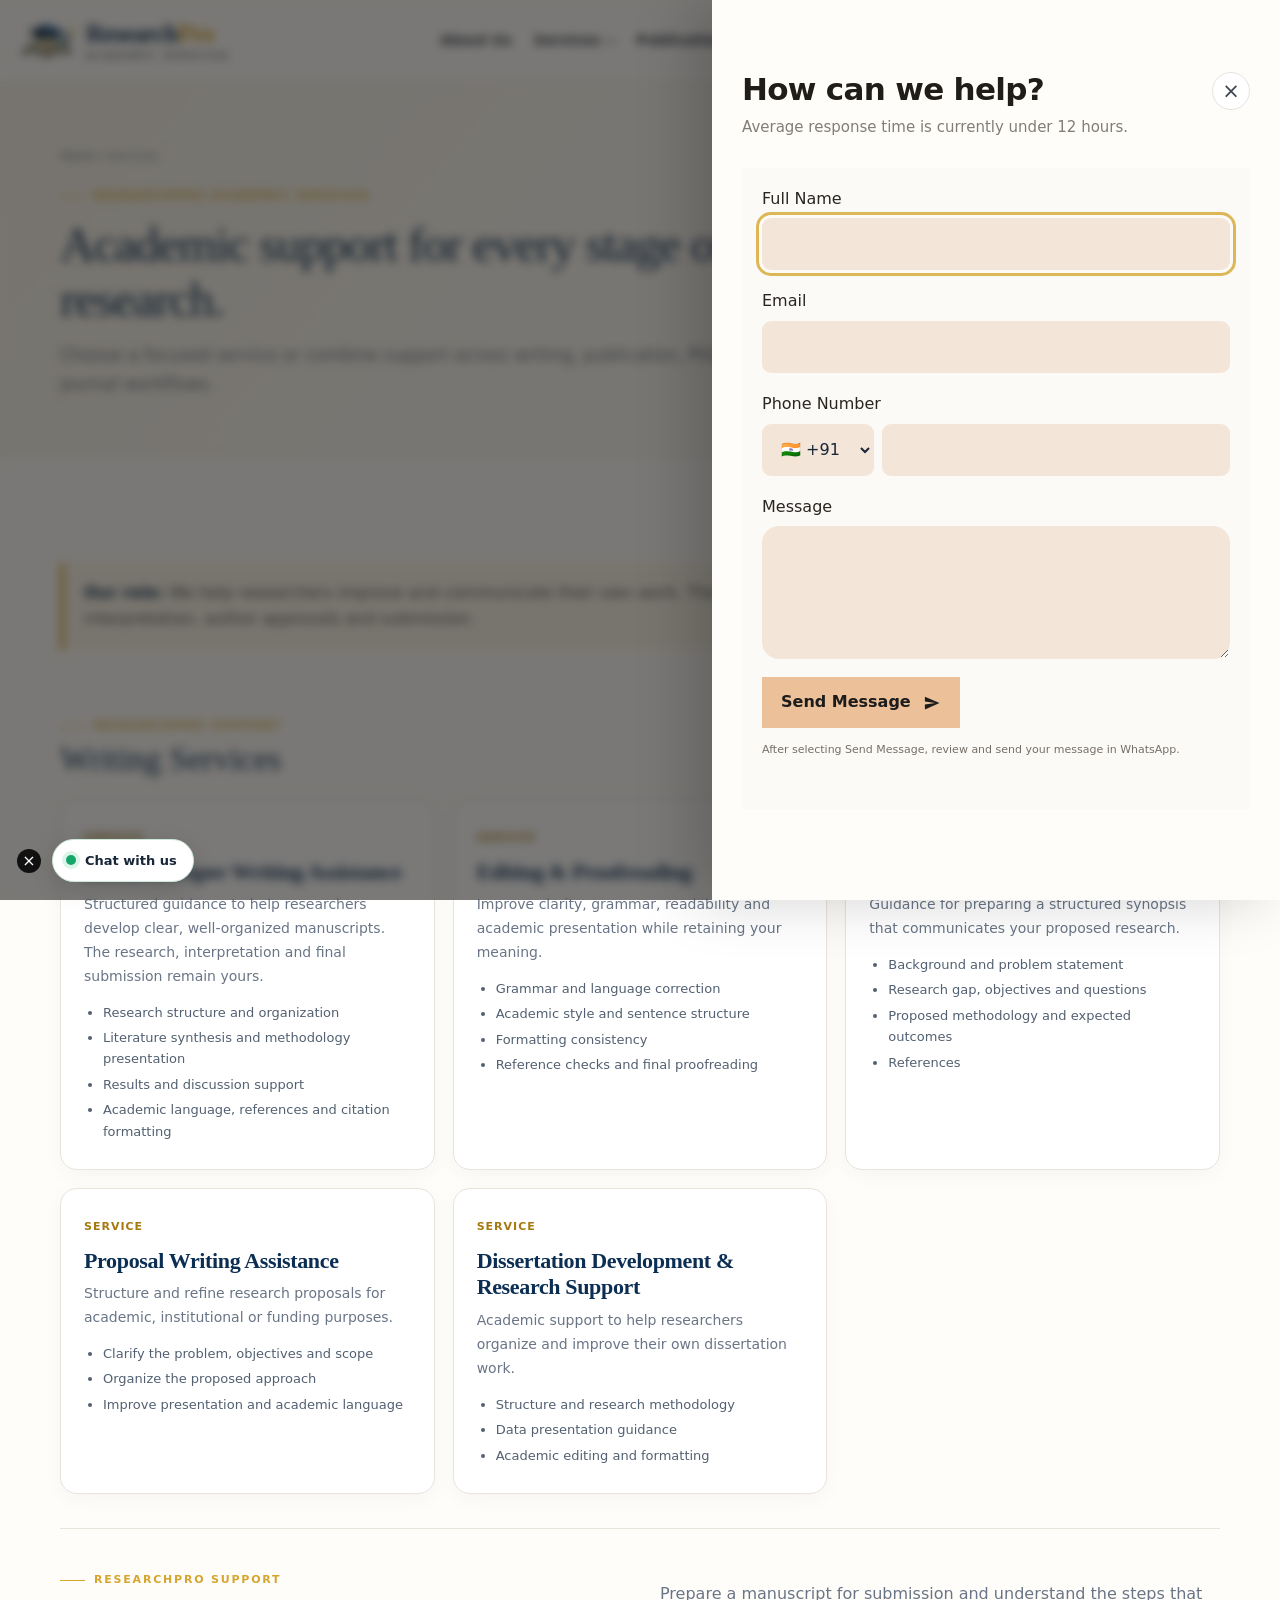
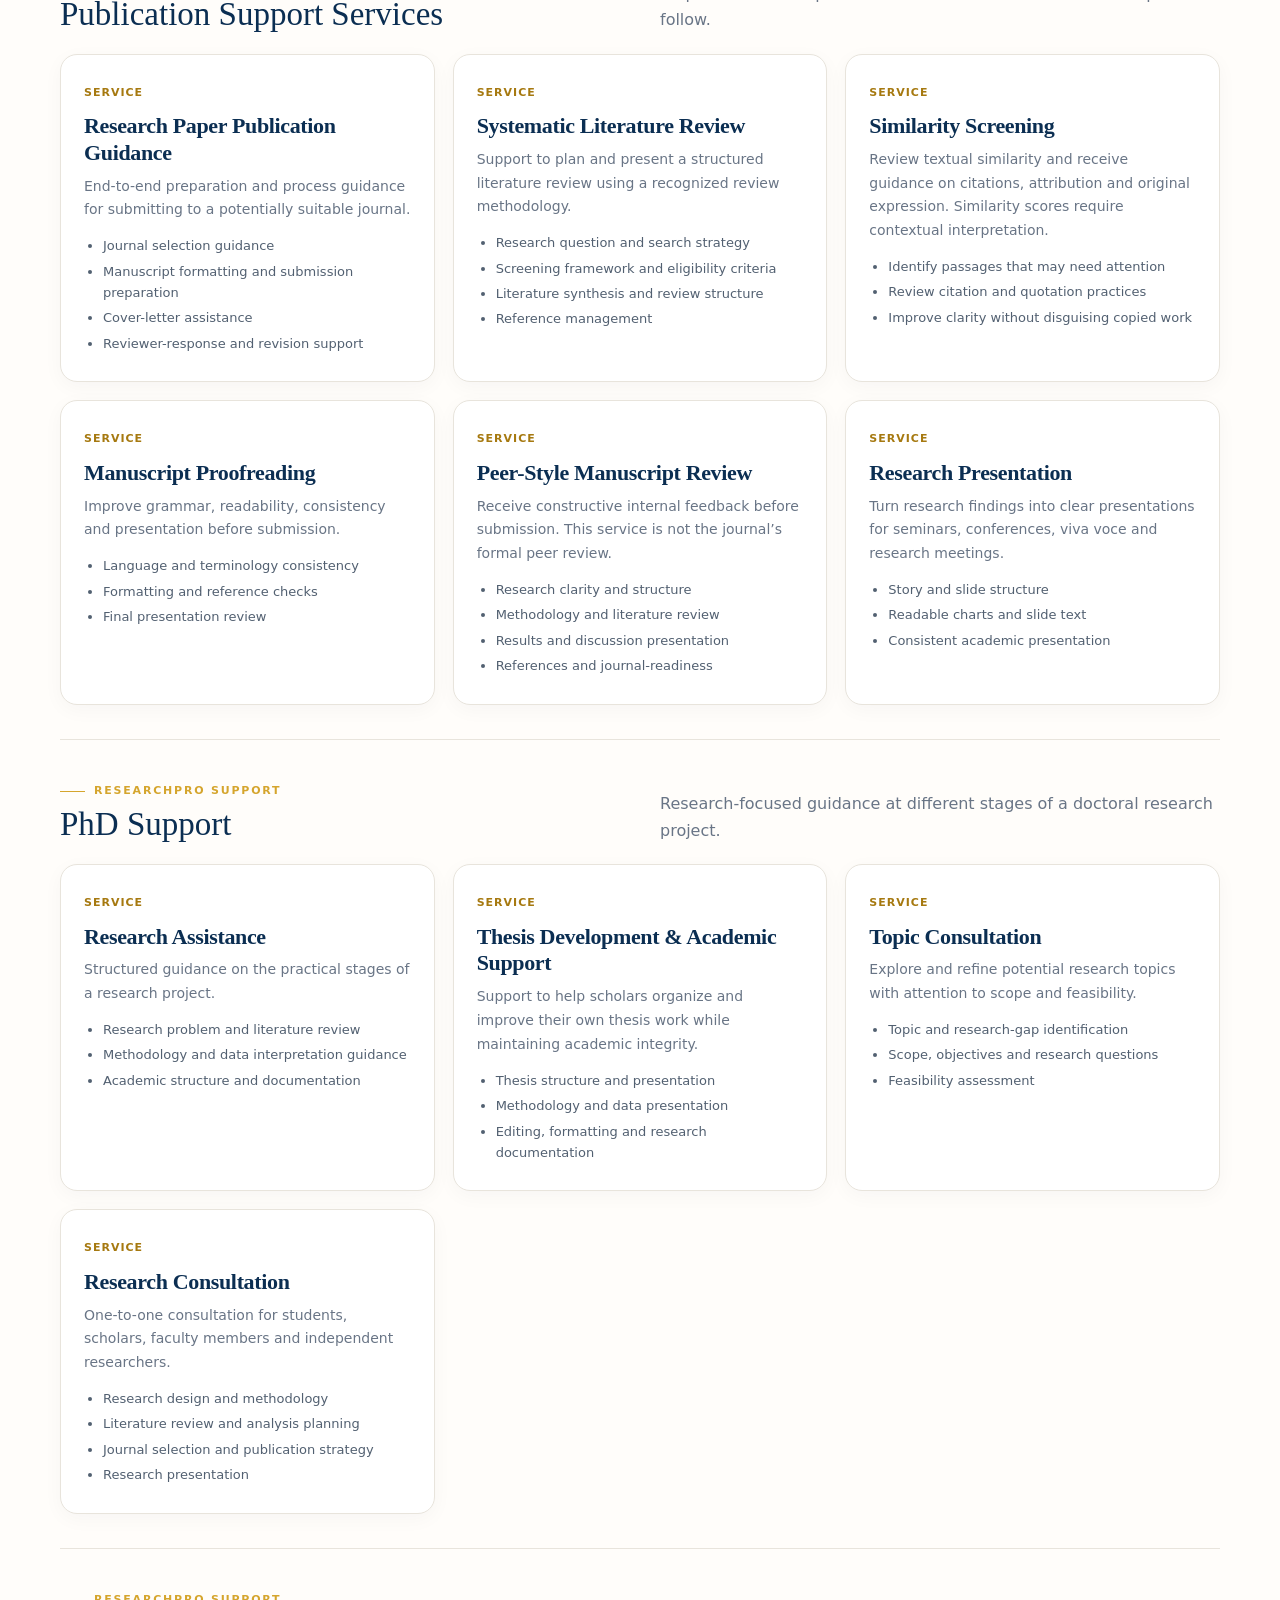
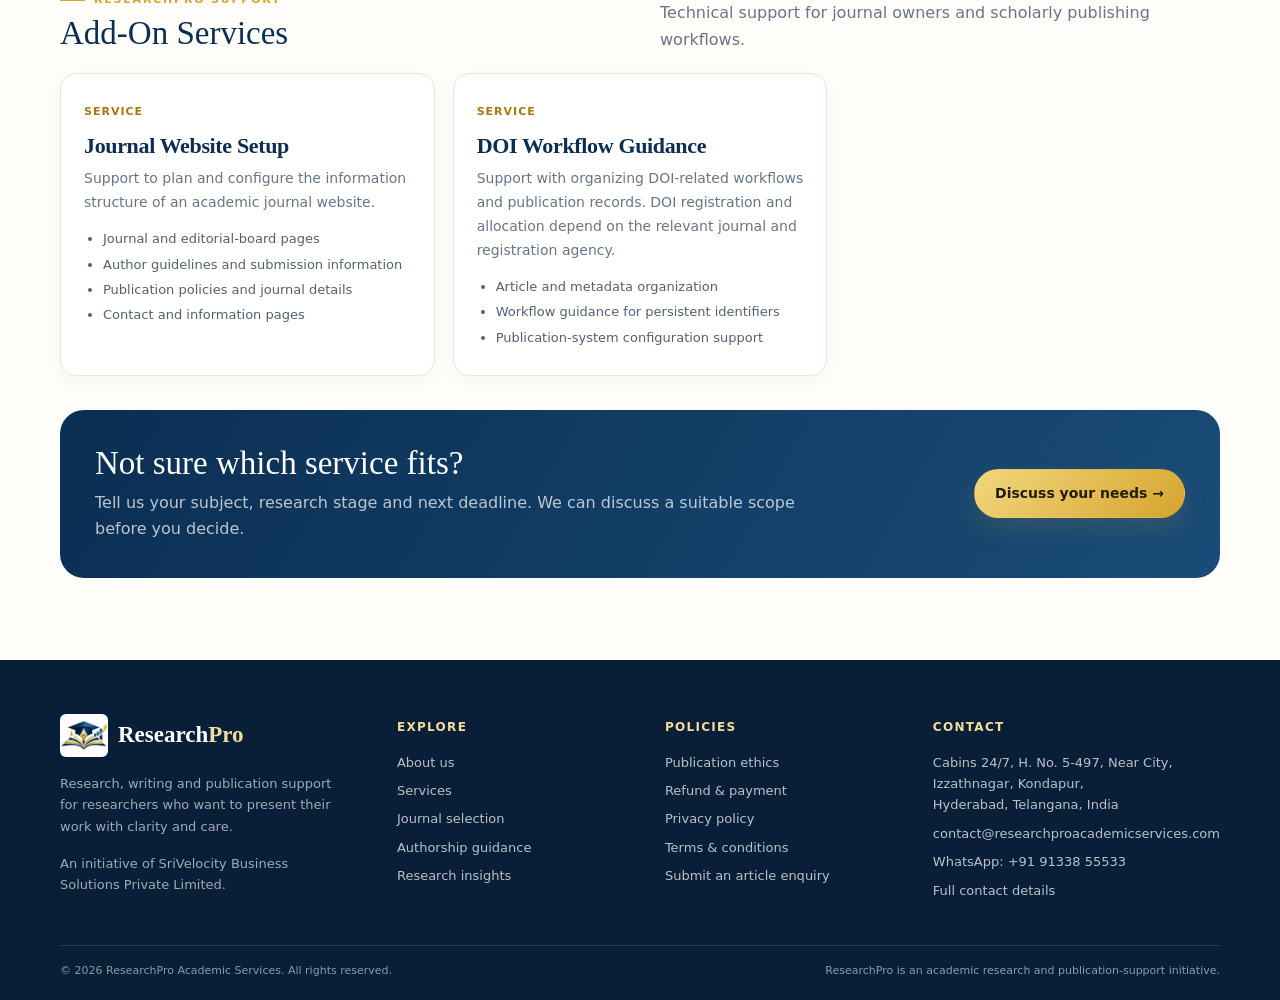
==== services.html @ 610fcab1 "Add ResearchPro Academic Services website" ====
<!doctype html>
<html lang="en">
<head>
  <meta charset="utf-8">
  <meta name="viewport" content="width=device-width, initial-scale=1">
  <meta name="theme-color" content="#0b2e52">
  <meta name="description" content="ResearchPro Academic Services offers academic writing, editing, journal-selection and publication support for researchers and scholars.">
  <title>Academic Research Services | ResearchPro Academic Services</title>
  <link rel="icon" href="assets/favicon.svg" type="image/svg+xml">
  <link rel="stylesheet" href="assets/site.css">
</head>
<body>

<a class="skip-link" href="#main-content">Skip to content</a>
<header class="site-header">
  <div class="header-inner">
    <a class="brand" href="index.html" aria-label="ResearchPro Academic Services home">
      <img class="brand-mark" src="assets/researchpro-mark.png" alt="">
      <span class="wordmark"><strong>Research<span>Pro</span></strong><small>ACADEMIC SERVICES</small></span>
    </a>
    <button class="menu-button" type="button" aria-label="Open navigation menu" aria-expanded="false" aria-controls="main-nav"><span></span></button>
    <nav class="main-nav" id="main-nav" aria-label="Main navigation">
      <a class="nav-link" href="about.html">About Us</a>
      <div class="nav-item">
        <button class="nav-toggle" type="button" aria-haspopup="true" aria-expanded="false" data-menu-trigger>Services <i class="chevron"></i></button>
        <div class="dropdown">
          <a href="services.html">Explore all services</a>
          <div class="subnav">
            <button class="subnav-trigger" type="button" aria-haspopup="true" aria-expanded="false" data-menu-trigger>Writing Services <span class="arrow">›</span></button>
            <div class="subdropdown">
              <a href="services.html#writing-services">Writing overview</a>
              <a href="services.html#research-writing">Research paper writing support</a>
              <a href="services.html#editing-proofreading">Editing &amp; proofreading</a>
              <a href="services.html#synopsis">Synopsis assistance</a>
              <a href="services.html#proposal">Proposal assistance</a>
              <a href="services.html#dissertation">Dissertation support</a>
            </div>
          </div>
          <div class="subnav">
            <button class="subnav-trigger" type="button" aria-haspopup="true" aria-expanded="false" data-menu-trigger>Publication Support <span class="arrow">›</span></button>
            <div class="subdropdown">
              <a href="services.html#publication-support">Publication overview</a>
              <a href="services.html#systematic-review">Systematic literature review</a>
              <a href="services.html#similarity-screening">Similarity screening</a>
              <a href="services.html#peer-style-review">Peer-style manuscript review</a>
              <a href="services.html#research-presentation">Research presentation</a>
            </div>
          </div>
          <div class="subnav">
            <button class="subnav-trigger" type="button" aria-haspopup="true" aria-expanded="false" data-menu-trigger>PhD Support <span class="arrow">›</span></button>
            <div class="subdropdown">
              <a href="services.html#phd-support">PhD support overview</a>
              <a href="services.html#research-assistance">Research assistance</a>
              <a href="services.html#thesis-support">Thesis support</a>
              <a href="services.html#topic-consultation">Topic consultation</a>
              <a href="services.html#research-consultation">Research consultation</a>
            </div>
          </div>
          <div class="subnav">
            <button class="subnav-trigger" type="button" aria-haspopup="true" aria-expanded="false" data-menu-trigger>Add-On Services <span class="arrow">›</span></button>
            <div class="subdropdown">
              <a href="services.html#add-on-services">Add-on overview</a>
              <a href="services.html#journal-website-setup">Journal website setup</a>
              <a href="services.html#doi-integration">DOI workflow guidance</a>
            </div>
          </div>
        </div>
      </div>
      <div class="nav-item">
        <button class="nav-toggle" type="button" aria-haspopup="true" aria-expanded="false" data-menu-trigger>Publication <i class="chevron"></i></button>
        <div class="dropdown">
          <a href="publication.html#about-publication">About Publication</a>
          <a href="publication.html#journals">Journal Selection</a>
          <a href="publication.html#submit-article">Submit an Article</a>
          <a href="publication.html#call-for-papers">Call for Papers</a>
          <a href="publication.html#publication-assistance">Publication Assistance</a>
        </div>
      </div>
      <div class="nav-item">
        <button class="nav-toggle" type="button" aria-haspopup="true" aria-expanded="false" data-menu-trigger>Policy <i class="chevron"></i></button>
        <div class="dropdown">
          <a href="policies.html#ethics">Publication Ethics</a>
          <a href="policies.html#refund">Refund &amp; Payment Policy</a>
          <a href="policies.html#privacy">Privacy Policy</a>
          <a href="policies.html#terms">Terms &amp; Conditions</a>
        </div>
      </div>
      <a class="nav-link" href="authorship.html">Authorship</a>
      <a class="nav-link" href="publication.html#submit-article">Submit Article</a>
      <a class="nav-link" href="insights.html">Blogs</a>
    </nav>
    <button class="header-cta" type="button" data-open-contact>Contact</button>
  </div>
</header>

<section class="page-intro"><div class="wrap"><div class="breadcrumbs"><a href="index.html">Home</a> / Services</div><span class="eyebrow">ResearchPro Academic Services</span><h1>Academic support for every stage of your research.</h1><p>Choose a focused service or combine support across writing, publication, PhD research and journal workflows.</p></div></section>
<main id="main-content"><section class="section"><div class="wrap"><div class="note-box"><strong>Our role:</strong> We help researchers improve and communicate their own work. The researcher remains responsible for the final research, interpretation, author approvals and submission.</div><section class="service-group" id="writing-services"><div class="group-heading"><div><span class="eyebrow">ResearchPro support</span><h2>Writing Services</h2></div><p>Support for structuring and refining your own academic work.</p></div><div class="grid-3"><article class="card" id="research-writing"><span class="card-index">SERVICE</span><h3>Research Paper Writing Assistance</h3><p>Structured guidance to help researchers develop clear, well-organized manuscripts. The research, interpretation and final submission remain yours.</p><ul><li>Research structure and organization</li><li>Literature synthesis and methodology presentation</li><li>Results and discussion support</li><li>Academic language, references and citation formatting</li></ul></article><article class="card" id="editing-proofreading"><span class="card-index">SERVICE</span><h3>Editing &amp; Proofreading</h3><p>Improve clarity, grammar, readability and academic presentation while retaining your meaning.</p><ul><li>Grammar and language correction</li><li>Academic style and sentence structure</li><li>Formatting consistency</li><li>Reference checks and final proofreading</li></ul></article><article class="card" id="synopsis"><span class="card-index">SERVICE</span><h3>Synopsis Writing Assistance</h3><p>Guidance for preparing a structured synopsis that communicates your proposed research.</p><ul><li>Background and problem statement</li><li>Research gap, objectives and questions</li><li>Proposed methodology and expected outcomes</li><li>References</li></ul></article><article class="card" id="proposal"><span class="card-index">SERVICE</span><h3>Proposal Writing Assistance</h3><p>Structure and refine research proposals for academic, institutional or funding purposes.</p><ul><li>Clarify the problem, objectives and scope</li><li>Organize the proposed approach</li><li>Improve presentation and academic language</li></ul></article><article class="card" id="dissertation"><span class="card-index">SERVICE</span><h3>Dissertation Development &amp; Research Support</h3><p>Academic support to help researchers organize and improve their own dissertation work.</p><ul><li>Structure and research methodology</li><li>Data presentation guidance</li><li>Academic editing and formatting</li></ul></article></div></section><section class="service-group" id="publication-support"><div class="group-heading"><div><span class="eyebrow">ResearchPro support</span><h2>Publication Support Services</h2></div><p>Prepare a manuscript for submission and understand the steps that follow.</p></div><div class="grid-3"><article class="card" id="research-paper-publication"><span class="card-index">SERVICE</span><h3>Research Paper Publication Guidance</h3><p>End-to-end preparation and process guidance for submitting to a potentially suitable journal.</p><ul><li>Journal selection guidance</li><li>Manuscript formatting and submission preparation</li><li>Cover-letter assistance</li><li>Reviewer-response and revision support</li></ul></article><article class="card" id="systematic-review"><span class="card-index">SERVICE</span><h3>Systematic Literature Review</h3><p>Support to plan and present a structured literature review using a recognized review methodology.</p><ul><li>Research question and search strategy</li><li>Screening framework and eligibility criteria</li><li>Literature synthesis and review structure</li><li>Reference management</li></ul></article><article class="card" id="similarity-screening"><span class="card-index">SERVICE</span><h3>Similarity Screening</h3><p>Review textual similarity and receive guidance on citations, attribution and original expression. Similarity scores require contextual interpretation.</p><ul><li>Identify passages that may need attention</li><li>Review citation and quotation practices</li><li>Improve clarity without disguising copied work</li></ul></article><article class="card" id="manuscript-proofreading"><span class="card-index">SERVICE</span><h3>Manuscript Proofreading</h3><p>Improve grammar, readability, consistency and presentation before submission.</p><ul><li>Language and terminology consistency</li><li>Formatting and reference checks</li><li>Final presentation review</li></ul></article><article class="card" id="peer-style-review"><span class="card-index">SERVICE</span><h3>Peer-Style Manuscript Review</h3><p>Receive constructive internal feedback before submission. This service is not the journal’s formal peer review.</p><ul><li>Research clarity and structure</li><li>Methodology and literature review</li><li>Results and discussion presentation</li><li>References and journal-readiness</li></ul></article><article class="card" id="research-presentation"><span class="card-index">SERVICE</span><h3>Research Presentation</h3><p>Turn research findings into clear presentations for seminars, conferences, viva voce and research meetings.</p><ul><li>Story and slide structure</li><li>Readable charts and slide text</li><li>Consistent academic presentation</li></ul></article></div></section><section class="service-group" id="phd-support"><div class="group-heading"><div><span class="eyebrow">ResearchPro support</span><h2>PhD Support</h2></div><p>Research-focused guidance at different stages of a doctoral research project.</p></div><div class="grid-3"><article class="card" id="research-assistance"><span class="card-index">SERVICE</span><h3>Research Assistance</h3><p>Structured guidance on the practical stages of a research project.</p><ul><li>Research problem and literature review</li><li>Methodology and data interpretation guidance</li><li>Academic structure and documentation</li></ul></article><article class="card" id="thesis-support"><span class="card-index">SERVICE</span><h3>Thesis Development &amp; Academic Support</h3><p>Support to help scholars organize and improve their own thesis work while maintaining academic integrity.</p><ul><li>Thesis structure and presentation</li><li>Methodology and data presentation</li><li>Editing, formatting and research documentation</li></ul></article><article class="card" id="topic-consultation"><span class="card-index">SERVICE</span><h3>Topic Consultation</h3><p>Explore and refine potential research topics with attention to scope and feasibility.</p><ul><li>Topic and research-gap identification</li><li>Scope, objectives and research questions</li><li>Feasibility assessment</li></ul></article><article class="card" id="research-consultation"><span class="card-index">SERVICE</span><h3>Research Consultation</h3><p>One-to-one consultation for students, scholars, faculty members and independent researchers.</p><ul><li>Research design and methodology</li><li>Literature review and analysis planning</li><li>Journal selection and publication strategy</li><li>Research presentation</li></ul></article></div></section><section class="service-group" id="add-on-services"><div class="group-heading"><div><span class="eyebrow">ResearchPro support</span><h2>Add-On Services</h2></div><p>Technical support for journal owners and scholarly publishing workflows.</p></div><div class="grid-3"><article class="card" id="journal-website-setup"><span class="card-index">SERVICE</span><h3>Journal Website Setup</h3><p>Support to plan and configure the information structure of an academic journal website.</p><ul><li>Journal and editorial-board pages</li><li>Author guidelines and submission information</li><li>Publication policies and journal details</li><li>Contact and information pages</li></ul></article><article class="card" id="doi-integration"><span class="card-index">SERVICE</span><h3>DOI Workflow Guidance</h3><p>Support with organizing DOI-related workflows and publication records. DOI registration and allocation depend on the relevant journal and registration agency.</p><ul><li>Article and metadata organization</li><li>Workflow guidance for persistent identifiers</li><li>Publication-system configuration support</li></ul></article></div></section><div class="callout"><div><h2>Not sure which service fits?</h2><p>Tell us your subject, research stage and next deadline. We can discuss a suitable scope before you decide.</p></div><button class="button button-gold" type="button" data-open-contact>Discuss your needs →</button></div></div></section></main>

<footer class="site-footer">
  <div class="wrap">
    <div class="footer-grid">
      <div>
        <a class="footer-brand" href="index.html">
          <img src="assets/researchpro-mark.png" alt="">
          <strong>Research<span>Pro</span></strong>
        </a>
        <p class="footer-copy">Research, writing and publication support for researchers who want to present their work with clarity and care.</p>
        <p class="footer-copy">An initiative of SriVelocity Business Solutions Private Limited.</p>
      </div>
      <div class="footer-col">
        <h3>Explore</h3>
        <a href="about.html">About us</a>
        <a href="services.html">Services</a>
        <a href="publication.html#journals">Journal selection</a>
        <a href="authorship.html">Authorship guidance</a>
        <a href="insights.html">Research insights</a>
      </div>
      <div class="footer-col">
        <h3>Policies</h3>
        <a href="policies.html#ethics">Publication ethics</a>
        <a href="policies.html#refund">Refund &amp; payment</a>
        <a href="policies.html#privacy">Privacy policy</a>
        <a href="policies.html#terms">Terms &amp; conditions</a>
        <a href="publication.html#submit-article">Submit an article enquiry</a>
      </div>
      <div class="footer-col">
        <h3>Contact</h3>
        <p>Cabins 24/7, H. No. 5-497, Near City,<br>Izzathnagar, Kondapur,<br>Hyderabad, Telangana, India</p>
        <a href="mailto:contact@researchproacademicservices.com">contact@researchproacademicservices.com</a>
        <a href="https://wa.me/919133855533" target="_blank" rel="noopener">WhatsApp: +91 91338 55533</a>
        <a href="contact.html">Full contact details</a>
      </div>
    </div>
    <div class="footer-bottom">
      <span>© <span data-current-year>2026</span> ResearchPro Academic Services. All rights reserved.</span>
      <span>ResearchPro is an academic research and publication-support initiative.</span>
    </div>
  </div>
</footer>


<div class="floating-rail" aria-label="Quick contact and social links">
  <button class="rail-button rail-contact" type="button" data-open-contact aria-haspopup="dialog" aria-controls="contact-panel">CONTACT</button>
  <a class="rail-button rail-social" href="https://www.facebook.com/people/ResearchPro-Academic-Services/61595153243294/" target="_blank" rel="noopener" aria-label="ResearchPro on Facebook">
    <svg viewBox="0 0 24 24" aria-hidden="true"><path d="M13.4 21v-8.2h2.8l.4-3.2h-3.2V7.5c0-.9.3-1.5 1.6-1.5h1.7V3.1c-.3 0-1.4-.1-2.7-.1-2.7 0-4.5 1.6-4.5 4.6v2H6.7v3.2h2.8V21h3.9z"/></svg>
  </a>
  <a class="rail-button rail-social instagram" href="https://www.instagram.com/researchpro_academic_services/" target="_blank" rel="noopener" aria-label="ResearchPro on Instagram">
    <svg viewBox="0 0 24 24" aria-hidden="true"><path d="M7.1 2.5h9.8a4.6 4.6 0 0 1 4.6 4.6v9.8a4.6 4.6 0 0 1-4.6 4.6H7.1a4.6 4.6 0 0 1-4.6-4.6V7.1a4.6 4.6 0 0 1 4.6-4.6zm0 1.9a2.7 2.7 0 0 0-2.7 2.7v9.8a2.7 2.7 0 0 0 2.7 2.7h9.8a2.7 2.7 0 0 0 2.7-2.7V7.1a2.7 2.7 0 0 0-2.7-2.7H7.1zm4.9 3.1a4.5 4.5 0 1 1 0 9 4.5 4.5 0 0 1 0-9zm0 1.9a2.6 2.6 0 1 0 0 5.2 2.6 2.6 0 0 0 0-5.2zm5-3.1a1.1 1.1 0 1 1 0 2.2 1.1 1.1 0 0 1 0-2.2z"/></svg>
  </a>
  <a class="rail-button rail-social youtube" href="https://www.youtube.com/@ResearchProAcademicServices" target="_blank" rel="noopener" aria-label="ResearchPro on YouTube">
    <svg viewBox="0 0 24 24" aria-hidden="true"><path d="M23.2 7a3 3 0 0 0-2.1-2.1C19.2 4.4 12 4.4 12 4.4s-7.2 0-9.1.5A3 3 0 0 0 .8 7 31 31 0 0 0 .3 12a31 31 0 0 0 .5 5 3 3 0 0 0 2.1 2.1c1.9.5 9.1.5 9.1.5s7.2 0 9.1-.5a3 3 0 0 0 2.1-2.1 31 31 0 0 0 .5-5 31 31 0 0 0-.5-5zM9.6 15.9V8.1L16.2 12l-6.6 3.9z"/></svg>
  </a>
</div>
<button class="chat-dismiss" type="button" data-dismiss-chat aria-label="Hide WhatsApp chat shortcut">×</button>
<a class="chat-bubble" href="https://wa.me/919133855533?text=Hello%20ResearchPro%2C%20I%27d%20like%20to%20talk%20about%20academic%20support." target="_blank" rel="noopener">Chat with us</a>


<div class="drawer-overlay" aria-hidden="true" data-close-contact></div>
<aside class="contact-drawer" id="contact-panel" role="dialog" aria-modal="true" aria-labelledby="drawer-title" aria-hidden="true" inert>
  <div class="drawer-head">
    <div>
      <h2 id="drawer-title">How can we help?</h2>
      <p>Average response time is currently under 12 hours.</p>
    </div>
    <button class="drawer-close" type="button" aria-label="Close contact form">×</button>
  </div>
  <form class="drawer-form" data-wa-form>
    <div class="field"><label for="drawer-name">Full Name</label><input id="drawer-name" name="name" autocomplete="name" required></div>
    <div class="field"><label for="drawer-email">Email</label><input id="drawer-email" name="email" type="email" autocomplete="email" required></div>
    <div class="field">
      <label for="drawer-phone">Phone Number</label>
      <div class="phone-field">
        <select name="countryCode" aria-label="Country calling code">
          <option value="+91" selected>🇮🇳 +91</option><option value="+1">🇺🇸 +1</option><option value="+44">🇬🇧 +44</option><option value="+61">🇦🇺 +61</option><option value="+971">🇦🇪 +971</option>
        </select>
        <input id="drawer-phone" name="phone" type="tel" autocomplete="tel-national" required>
      </div>
    </div>
    <div class="field"><label for="drawer-message">Message</label><textarea id="drawer-message" name="message" required></textarea></div>
    <button class="drawer-submit" type="submit">Send Message <svg viewBox="0 0 24 24" aria-hidden="true"><path fill="currentColor" d="M2.6 20.5 22 12 2.6 3.5l-.1 6.6 13.9 1.9-13.9 1.9.1 6.6z"/></svg></button>
    <p class="drawer-privacy">After selecting Send Message, review and send your message in WhatsApp.</p>
    <p class="form-message" aria-live="polite"></p>
  </form>
</aside>

<script src="assets/site.js"></script>
</body>
</html>
---- assets/site.css ----
:root {
  --navy: #0b2e52;
  --navy-deep: #071f39;
  --navy-soft: #173f64;
  --gold: #d5a52d;
  --gold-light: #f3dc9b;
  --cream: #fbf8f1;
  --paper: #fffdfa;
  --ink: #182638;
  --muted: #697586;
  --line: #e8e4dc;
  --soft-blue: #edf3f7;
  --green: #16a66a;
  --shadow: 0 20px 60px rgba(7, 31, 57, .12);
  --radius: 22px;
  --content: 1160px;
}
* { box-sizing: border-box; }
html { scroll-behavior: smooth; scroll-padding-top: 108px; }
body {
  margin: 0; color: var(--ink); background: var(--paper);
  font: 16px/1.65 Inter, ui-sans-serif, system-ui, -apple-system, BlinkMacSystemFont, "Segoe UI", sans-serif;
  text-rendering: optimizeLegibility;
}
body.drawer-open { overflow: hidden; }
img { max-width: 100%; display: block; }
a { color: inherit; }
button, input, select, textarea { font: inherit; }
button, a { -webkit-tap-highlight-color: transparent; }
a:focus-visible, button:focus-visible, input:focus-visible, select:focus-visible, textarea:focus-visible {
  outline: 3px solid rgba(213, 165, 45, .8); outline-offset: 3px;
}
.skip-link { position: absolute; top: -50px; left: 16px; z-index: 1000; padding: 10px 16px; background: white; color: var(--navy); border-radius: 8px; }
.skip-link:focus { top: 12px; }
.wrap { width: min(var(--content), calc(100% - 44px)); margin-inline: auto; }
.site-header { position: sticky; top: 0; z-index: 50; background: rgba(255, 253, 250, .96); backdrop-filter: blur(16px); border-bottom: 1px solid rgba(11, 46, 82, .09); }
.header-inner { width: min(1380px, calc(100% - 36px)); margin: 0 auto; min-height: 82px; display: flex; align-items: center; gap: 26px; }
.brand { flex: 0 0 auto; display: inline-flex; align-items: center; gap: 10px; color: var(--navy); text-decoration: none; min-width: 222px; }
.brand-mark { width: 58px; height: 50px; object-fit: contain; }
.wordmark { display: grid; line-height: 1; }
.wordmark strong { font: 700 25px/1 Georgia, "Times New Roman", serif; letter-spacing: -.8px; }
.wordmark strong span { color: var(--gold); }
.wordmark small { margin-top: 6px; font-size: 9px; font-weight: 700; letter-spacing: 2.3px; color: #5d6876; white-space: nowrap; }
.main-nav { display: flex; align-items: center; justify-content: flex-end; gap: 2px; flex: 1; }
.nav-link, .nav-toggle { border: 0; background: none; color: #293747; text-decoration: none; padding: 12px 10px; font-weight: 600; font-size: 14px; cursor: pointer; display: inline-flex; align-items: center; gap: 7px; white-space: nowrap; }
.nav-link:hover, .nav-toggle:hover, .nav-item:focus-within > .nav-toggle { color: #a97600; }
.chevron { width: 7px; height: 7px; border: solid currentColor; border-width: 0 1.8px 1.8px 0; transform: rotate(45deg); display: inline-block; margin-top: -4px; }
.nav-item { position: relative; }
.dropdown { position: absolute; top: calc(100% - 2px); left: 0; z-index: 70; min-width: 248px; background: white; border: 1px solid #ebe7df; border-radius: 13px; padding: 8px; box-shadow: 0 18px 42px rgba(8, 30, 53, .14); opacity: 0; visibility: hidden; transform: translateY(8px); transition: opacity .16s ease, transform .16s ease, visibility .16s; }
.nav-item:hover > .dropdown, .nav-item:focus-within > .dropdown, .nav-item.is-open > .dropdown, .subnav:hover > .subdropdown, .subnav:focus-within > .subdropdown, .subnav.is-open > .subdropdown { opacity: 1; visibility: visible; transform: translateY(0); }
.dropdown a, .subnav-trigger { display: flex; width: 100%; align-items: center; justify-content: space-between; gap: 14px; border: 0; border-radius: 8px; padding: 10px 11px; background: transparent; color: #344052; text-decoration: none; text-align: left; font-weight: 550; font-size: 14px; cursor: pointer; }
.dropdown a:hover, .subnav-trigger:hover { background: #f7f4ed; color: var(--navy); }
.subnav { position: relative; }
.subnav-trigger .arrow { color: #778292; font-size: 19px; line-height: 1; }
.subdropdown { position: absolute; left: calc(100% - 3px); top: -8px; width: 275px; z-index: 72; background: white; border: 1px solid #ebe7df; border-radius: 13px; padding: 8px; box-shadow: 0 18px 42px rgba(8, 30, 53, .14); opacity: 0; visibility: hidden; transform: translateX(8px); transition: opacity .16s ease, transform .16s ease, visibility .16s; }
.subnav:hover > .subdropdown, .subnav:focus-within > .subdropdown, .subnav.is-open > .subdropdown { transform: translateX(0); }
.dropdown .menu-kicker { padding: 8px 11px 5px; color: #8a929c; font-size: 10px; font-weight: 800; letter-spacing: 1.2px; text-transform: uppercase; }
.header-cta { text-decoration: none; background: var(--navy); color: white; border-radius: 999px; padding: 11px 17px; font-weight: 700; font-size: 13px; white-space: nowrap; box-shadow: 0 6px 14px rgba(11, 46, 82, .13); }
.header-cta:hover { background: #17466f; transform: translateY(-1px); }
.menu-button { display: none; width: 44px; height: 44px; border: 1px solid var(--line); border-radius: 50%; background: white; color: var(--navy); cursor: pointer; }
.menu-button span, .menu-button::before, .menu-button::after { content: ""; display: block; width: 18px; height: 2px; background: currentColor; margin: 4px auto; transition: transform .18s; }
.hero { position: relative; overflow: hidden; isolation: isolate; background: radial-gradient(circle at 77% 25%, rgba(213,165,45,.19), transparent 28%), linear-gradient(122deg, var(--navy-deep), #0d355c 62%, #17466f); color: white; padding: 76px 0 78px; }
.hero::after { position: absolute; content: ""; width: 520px; height: 520px; right: -210px; bottom: -330px; border: 1px solid rgba(255,255,255,.12); border-radius: 50%; box-shadow: 0 0 0 48px rgba(255,255,255,.025), 0 0 0 96px rgba(255,255,255,.02); z-index: -1; }
.hero-grid { display: grid; grid-template-columns: 1.06fr .94fr; align-items: center; gap: 58px; }
.eyebrow { display: inline-flex; align-items: center; gap: 9px; color: var(--gold); text-transform: uppercase; letter-spacing: 1.8px; font-size: 11px; font-weight: 800; }
.eyebrow::before { content: ""; width: 25px; height: 1px; background: currentColor; }
.hero h1 { max-width: 690px; margin: 18px 0 20px; font: 500 clamp(42px, 5.4vw, 68px)/1.04 Georgia, "Times New Roman", serif; letter-spacing: -2.4px; }
.hero h1 em { font-style: normal; color: var(--gold-light); }
.hero p { max-width: 610px; color: rgba(255,255,255,.78); font-size: 18px; line-height: 1.72; margin: 0; }
.hero-actions { display: flex; flex-wrap: wrap; gap: 12px; margin-top: 30px; }
.button { display: inline-flex; align-items: center; justify-content: center; gap: 9px; min-height: 48px; padding: 12px 20px; border-radius: 999px; border: 1px solid transparent; cursor: pointer; text-decoration: none; font-size: 14px; font-weight: 750; transition: .18s ease; }
.button-gold { color: #221d12; background: linear-gradient(135deg, #f2d77e, #d6a42c); box-shadow: 0 10px 25px rgba(213,165,45,.15); }
.button-gold:hover { transform: translateY(-2px); filter: brightness(1.04); }
.button-outline { color: white; border-color: rgba(255,255,255,.35); background: rgba(255,255,255,.04); }
.button-outline:hover { background: rgba(255,255,255,.12); }
.button-navy { color: white; background: var(--navy); }
.button-navy:hover { background: #17466f; transform: translateY(-1px); }
.button-light { background: white; color: var(--navy); border-color: var(--line); }
.button-light:hover { border-color: var(--gold); transform: translateY(-1px); }
.hero-note { margin-top: 25px; font-size: 12px; color: rgba(255,255,255,.63); }
.hero-brand-card { background: #fff; border: 1px solid rgba(255,255,255,.5); border-radius: 26px; box-shadow: 0 28px 70px rgba(0,0,0,.22); padding: 23px; transform: rotate(1.2deg); }
.hero-brand-card img { width: 100%; max-width: 450px; margin: auto; }
.hero-side-caption { display: flex; align-items: center; justify-content: space-between; gap: 14px; padding: 15px 8px 2px; color: #5a6673; font-size: 12px; }
.hero-side-caption strong { color: var(--navy); font-size: 13px; }
.hero-side-caption span:last-child { color: #a67910; font-weight: 700; }
.section { padding: 82px 0; }
.section-tight { padding: 56px 0; }
.section-cream { background: var(--cream); }
.section-blue { background: var(--soft-blue); }
.section-heading { max-width: 760px; margin-bottom: 35px; }
.section-heading.center { margin-inline: auto; text-align: center; }
.section-heading .eyebrow { color: #a67910; }
.section-heading h2, .page-intro h1 { color: var(--navy); font: 500 clamp(34px, 4vw, 49px)/1.12 Georgia, "Times New Roman", serif; letter-spacing: -1.3px; margin: 13px 0; }
.section-heading p, .page-intro p { color: var(--muted); font-size: 17px; margin: 0; line-height: 1.7; }
.page-intro { background: linear-gradient(130deg, #f7f3e9 0, #fbf8f1 48%, #f0f5f7 100%); padding: 64px 0 56px; border-bottom: 1px solid var(--line); }
.page-intro h1 { max-width: 800px; }
.page-intro p { max-width: 800px; }
.breadcrumbs { color: #85909e; font-size: 12px; margin-bottom: 12px; }
.breadcrumbs a { color: #687788; text-decoration: none; }
.breadcrumbs a:hover { color: var(--navy); text-decoration: underline; }
.wrap { width: min(var(--content), calc(100% - 44px)); margin-inline: auto; }
.grid-2, .grid-3, .grid-4 { display: grid; gap: 18px; }
.grid-2 { grid-template-columns: repeat(2, minmax(0, 1fr)); }
.grid-3 { grid-template-columns: repeat(3, minmax(0, 1fr)); }
.grid-4 { grid-template-columns: repeat(4, minmax(0, 1fr)); }
.card { position: relative; background: white; border: 1px solid var(--line); border-radius: 17px; padding: 23px; box-shadow: 0 5px 20px rgba(10,37,62,.035); }
.card:hover { border-color: #d9c48b; box-shadow: 0 13px 32px rgba(10,37,62,.08); transform: translateY(-2px); transition: .18s ease; }
.card .card-index { display: inline-flex; color: #a67910; font-size: 11px; font-weight: 850; letter-spacing: 1px; }
.card h3 { margin: 9px 0 8px; color: var(--navy); font: 600 22px/1.22 Georgia, "Times New Roman", serif; letter-spacing: -.35px; }
.card p { margin: 0; color: var(--muted); font-size: 14px; line-height: 1.7; }
.card ul { margin: 13px 0 0; padding-left: 19px; color: #526071; font-size: 13px; }
.card li { margin: 4px 0; }
.card-link { display: inline-flex; margin-top: 17px; color: #86600d; text-decoration: none; font-size: 13px; font-weight: 800; }
.card-link:hover { text-decoration: underline; }
.service-group { padding: 34px 0; border-top: 1px solid var(--line); scroll-margin-top: 116px; }
.service-group:first-of-type { border-top: 0; }
.group-heading { display: flex; align-items: flex-end; justify-content: space-between; gap: 24px; margin-bottom: 20px; }
.group-heading h2 { margin: 6px 0 0; color: var(--navy); font: 500 33px/1.15 Georgia, "Times New Roman", serif; }
.group-heading p { max-width: 560px; color: var(--muted); margin: 0; }
.note-box { border-left: 4px solid var(--gold); background: #fbf6e8; color: #50515a; padding: 17px 20px; border-radius: 0 12px 12px 0; margin: 25px 0; }
.note-box strong { color: var(--navy); }
.pill-row { display: flex; flex-wrap: wrap; gap: 9px; }
.pill { display: inline-flex; align-items: center; border: 1px solid #e6dfcf; border-radius: 999px; background: rgba(255,255,255,.68); padding: 7px 12px; color: #435165; font-size: 12px; font-weight: 650; }
.stat-strip { background: white; border-bottom: 1px solid var(--line); }
.stat-grid { display: grid; grid-template-columns: repeat(4,1fr); }
.stat { padding: 23px 20px; text-align: center; border-right: 1px solid var(--line); }
.stat:last-child { border-right: 0; }
.stat strong { display: block; color: var(--navy); font: 600 20px Georgia,serif; }
.stat span { color: var(--muted); font-size: 12px; }
.split { display: grid; grid-template-columns: 1fr 1fr; gap: 52px; align-items: center; }
.split-visual { background: radial-gradient(circle at 50% 40%, #fff 0, #fff 35%, #f5efdf 36%, #f7f3e9 100%); padding: 24px; border-radius: 28px; border: 1px solid var(--line); }
.split-visual img { width: min(100%, 470px); margin: auto; }
.check-list { list-style: none; padding: 0; margin: 22px 0 0; display: grid; gap: 12px; }
.check-list li { position: relative; padding-left: 29px; color: #495669; }
.check-list li::before { content: "✓"; position: absolute; left: 0; top: 1px; width: 19px; height: 19px; display: grid; place-items: center; color: #72540b; background: #f5e6b7; border-radius: 50%; font-size: 12px; font-weight: 900; }
.steps { display: grid; grid-template-columns: repeat(4,1fr); gap: 15px; counter-reset: steps; }
.step { background: white; border: 1px solid var(--line); border-radius: 16px; padding: 21px; counter-increment: steps; }
.step::before { content: "0" counter(steps); display: block; color: #a67910; font-size: 12px; letter-spacing: 1px; font-weight: 850; }
.step h3 { margin: 11px 0 6px; color: var(--navy); font: 600 20px/1.2 Georgia,serif; }
.step p { margin: 0; color: var(--muted); font-size: 13px; }
.callout { border-radius: 24px; padding: 35px; display: flex; justify-content: space-between; align-items: center; gap: 30px; background: linear-gradient(120deg, var(--navy), #194c78); color: white; }
.callout h2 { margin: 0 0 7px; font: 500 33px/1.15 Georgia,serif; }
.callout p { color: rgba(255,255,255,.72); margin: 0; max-width: 700px; }
.faq-list { border-top: 1px solid var(--line); }
.faq-item { border-bottom: 1px solid var(--line); }
.faq-item summary { cursor: pointer; list-style: none; padding: 18px 42px 18px 0; color: var(--navy); font-weight: 700; position: relative; }
.faq-item summary::-webkit-details-marker { display: none; }
.faq-item summary::after { content: "+"; position: absolute; right: 6px; top: 13px; color: #a67910; font-size: 22px; }
.faq-item[open] summary::after { content: "−"; }
.faq-item p { max-width: 850px; margin: 0 0 18px; color: var(--muted); }
.policy-section { padding: 34px 0; border-bottom: 1px solid var(--line); scroll-margin-top: 115px; }
.policy-section h2 { color: var(--navy); font: 500 32px/1.2 Georgia,serif; margin: 0 0 12px; }
.policy-section h3 { color: var(--navy); font: 650 20px/1.3 Georgia,serif; margin: 23px 0 7px; }
.policy-section p { color: #586474; }
.policy-section ul, .policy-section ol { color: #586474; padding-left: 22px; }
.policy-section li { margin: 5px 0; }
.toc { display: flex; flex-wrap: wrap; gap: 8px; padding: 14px; border: 1px solid var(--line); border-radius: 14px; background: white; margin: 26px 0 10px; }
.toc a { padding: 7px 11px; color: var(--navy); background: #f3f6f7; border-radius: 8px; font-size: 12px; font-weight: 700; text-decoration: none; }
.toc a:hover { background: #efe4c7; }
.form-card { background: white; border: 1px solid var(--line); border-radius: 18px; padding: 24px; box-shadow: 0 8px 24px rgba(10,37,62,.045); }
.form-grid { display: grid; grid-template-columns: 1fr 1fr; gap: 15px; }
.field { display: flex; flex-direction: column; gap: 6px; }
.field.full { grid-column: 1 / -1; }
.field label { color: #344154; font-size: 13px; font-weight: 700; }
.field input, .field select, .field textarea { width: 100%; border: 1px solid #e5dfd4; border-radius: 10px; background: #fcfaf6; padding: 12px 13px; color: var(--ink); min-height: 46px; }
.field textarea { min-height: 118px; resize: vertical; }
.field input::placeholder, .field textarea::placeholder { color: #9ba2aa; }
.field-note { color: #748091; font-size: 11px; margin: 0; }
.form-message { min-height: 24px; color: #247650; font-size: 13px; margin: 8px 0 0; }
.phone-field { display: grid; grid-template-columns: 112px 1fr; gap: 8px; }
.form-footnote { color: #6d7885; font-size: 12px; margin: 10px 0 0; }
.article-search { width: min(460px,100%); border: 1px solid #ded8cc; border-radius: 999px; background: white; padding: 13px 18px; margin: 18px 0 22px; color: var(--ink); }
.journal-area { transition: opacity .15s ease, transform .15s ease; }
.journal-area[hidden] { display: none; }
.area-grid { display: grid; grid-template-columns: repeat(3,1fr); gap: 12px; }
.area-tile { background: white; border: 1px solid var(--line); border-radius: 13px; padding: 15px; color: var(--navy); font-weight: 700; font-size: 13px; }
.area-tile small { display: block; margin-top: 4px; color: var(--muted); font-weight: 450; }
.insight-card { overflow: hidden; }
.insight-card .insight-top { height: 8px; background: linear-gradient(90deg,var(--navy),var(--gold)); margin: -23px -23px 18px; }
.insight-card h3 { font-size: 23px; }
.insight-card .label { color: #97700c; text-transform: uppercase; font-size: 10px; font-weight: 850; letter-spacing: 1.2px; }
.insight-card[hidden] { display: none; }
.site-footer { background: #081f37; color: white; padding: 54px 0 20px; }
.footer-grid { display: grid; grid-template-columns: 1.3fr 1fr 1fr 1.15fr; gap: 38px; }
.footer-brand { display: flex; align-items: center; gap: 10px; text-decoration: none; color: white; }
.footer-brand img { width: 48px; height: 43px; object-fit: contain; background: white; border-radius: 6px; }
.footer-brand strong { font: 600 23px Georgia,serif; }
.footer-brand strong span { color: var(--gold-light); }
.footer-copy { color: rgba(255,255,255,.62); font-size: 13px; max-width: 290px; margin-top: 16px; }
.footer-col h3 { font-size: 12px; color: var(--gold-light); text-transform: uppercase; letter-spacing: 1.3px; margin: 4px 0 14px; }
.footer-col a, .footer-col p { display: block; color: rgba(255,255,255,.72); text-decoration: none; font-size: 13px; margin: 7px 0; }
.footer-col a:hover { color: white; text-decoration: underline; }
.footer-bottom { border-top: 1px solid rgba(255,255,255,.13); margin-top: 36px; padding-top: 16px; display: flex; justify-content: space-between; gap: 16px; color: rgba(255,255,255,.55); font-size: 11px; }
.footer-bottom a { color: inherit; text-decoration: none; }
.floating-rail { position: fixed; z-index: 45; right: 0; top: 38%; display: grid; gap: 7px; align-items: end; }
.rail-button { border: 0; cursor: pointer; text-decoration: none; display: grid; place-items: center; width: 48px; height: 51px; color: white; border-radius: 15px 0 0 15px; box-shadow: 0 4px 14px rgba(0,0,0,.13); transition: width .16s, transform .16s; }
.rail-button:hover { width: 56px; transform: translateX(-2px); }
.rail-contact { writing-mode: vertical-rl; transform: rotate(180deg); background: var(--navy); letter-spacing: 1.4px; font-weight: 800; font-size: 11px; width: 48px; height: 115px; border-radius: 0 15px 15px 0; text-decoration: none; }
.rail-contact:hover { width: 54px; }
.rail-social { background: #1877f2; }
.rail-social.linkedin { background: #0a66c2; }
.rail-social.instagram { background: #cf2871; }
.rail-social.youtube { background: #d62d25; }
.rail-button svg { width: 20px; height: 20px; fill: currentColor; }
.chat-bubble { position: fixed; left: 52px; bottom: 18px; z-index: 82; display: inline-flex; align-items: center; gap: 9px; padding: 10px 16px 10px 13px; color: #182638; text-decoration: none; background: white; border: 1px solid #cde7d9; border-radius: 999px; box-shadow: 0 7px 24px rgba(0,0,0,.13); font-size: 13px; font-weight: 700; }
.chat-bubble::before { content: ""; width: 10px; height: 10px; border-radius: 50%; background: var(--green); box-shadow: 0 0 0 4px #dcf4e9; }
.chat-bubble:hover { transform: translateY(-2px); }
.chat-dismiss { position: fixed; left: 17px; bottom: 27px; z-index: 82; width: 24px; height: 24px; padding: 0; display: grid; place-items: center; border: 0; border-radius: 50%; background: #111; color: #fff; cursor: pointer; font-size: 16px; line-height: 1; }
.chat-dismiss[hidden], .chat-bubble[hidden] { display: none; }
.drawer-overlay { position: fixed; inset: 0; z-index: 80; background: rgba(22, 20, 18, .57); backdrop-filter: blur(5px); opacity: 0; visibility: hidden; transition: opacity .25s, visibility .25s; }
.drawer-overlay.is-open { opacity: 1; visibility: visible; }
.contact-drawer { position: fixed; z-index: 81; inset: 0 0 0 auto; width: min(568px, 100%); height: 100dvh; overflow-y: auto; background: #fffdfa; box-shadow: -20px 0 55px rgba(0,0,0,.18); padding: 72px 30px 24px; transform: translateX(102%); transition: transform .27s cubic-bezier(.2,.75,.2,1); }
.contact-drawer.is-open { transform: translateX(0); }
.drawer-head { display: flex; align-items: flex-start; justify-content: space-between; gap: 18px; }
.drawer-head h2 { color: #201d19; margin: 0; font: 700 31px/1.16 Inter,system-ui,sans-serif; letter-spacing: -.7px; }
.drawer-head p { color: #827d76; margin: 7px 0 0; font-size: 15px; }
.drawer-close { flex: 0 0 auto; width: 38px; height: 38px; display: grid; place-items: center; border: 1px solid var(--line); border-radius: 50%; background: white; color: #3e4650; cursor: pointer; font-size: 21px; }
.drawer-form { margin-top: 28px; padding: 18px 20px; background: #fcfaf7; }
.drawer-form .field { margin-bottom: 18px; }
.drawer-form .field label { font-size: 16px; font-weight: 500; color: #292521; }
.drawer-form .field input, .drawer-form .field select, .drawer-form .field textarea { background: #f3e5d7; border: 1px solid transparent; border-radius: 9px; padding: 12px 14px; min-height: 47px; }
.drawer-form .field textarea { min-height: 133px; border-radius: 17px; }
.drawer-submit { border: 0; background: #ecc199; color: #1c1c1c; min-height: 48px; padding: 12px 19px; font-weight: 800; cursor: pointer; display: inline-flex; align-items: center; gap: 12px; }
.drawer-submit:hover { background: #e5b481; }
.drawer-submit svg { width: 18px; height: 18px; }
.drawer-privacy { color: #756e66; font-size: 11px; margin: 13px 0 0; }
.page-cta { margin-top: 42px; }
.empty-results { color: var(--muted); font-size: 13px; }
@media (max-width: 1120px) {
  .header-inner { gap: 14px; } .brand { min-width: 190px; } .brand-mark { width: 50px; }
  .wordmark strong { font-size: 22px; } .nav-link, .nav-toggle { padding-inline: 7px; font-size: 12px; }
  .header-cta { padding: 10px 13px; font-size: 12px; }
}
@media (max-width: 900px) {
  .menu-button { display: block; margin-left: auto; } .header-cta { display: none; } .header-inner { min-height: 74px; }
  .main-nav { display: none; position: absolute; left: 0; right: 0; top: 100%; padding: 12px 20px 20px; background: #fffdfa; border-bottom: 1px solid var(--line); box-shadow: 0 18px 30px rgba(8,30,53,.11); max-height: calc(100dvh - 74px); overflow: auto; align-items: stretch; flex-direction: column; gap: 1px; }
  .main-nav.is-open { display: flex; } .nav-link, .nav-toggle { width: 100%; justify-content: space-between; padding: 12px 10px; font-size: 14px; }
  .nav-item { width: 100%; }
  .dropdown, .subdropdown { position: static; width: 100%; min-width: 0; padding: 4px 0 8px 12px; border: 0; border-radius: 0; box-shadow: none; background: #fbf8f1; display: none; opacity: 1; visibility: visible; transform: none; }
  .nav-item:hover > .dropdown, .nav-item:focus-within > .dropdown, .nav-item.is-open > .dropdown { display: block; }
  .subnav:hover > .subdropdown, .subnav:focus-within > .subdropdown, .subnav.is-open > .subdropdown { display: block; }
  .subdropdown { padding-left: 16px; background: #f5f1e9; } .dropdown a, .subnav-trigger { font-size: 13px; }
  .hero-grid { grid-template-columns: 1fr .8fr; gap: 30px; } .grid-4 { grid-template-columns: repeat(2,1fr); }
  .footer-grid { grid-template-columns: repeat(2,1fr); }
  .floating-rail { top: auto; bottom: 112px; gap: 5px; }
  .rail-contact { width: 42px; height: 90px; }
  .rail-social { display: none; }
}
@media (max-width: 740px) {
  .hero-grid { grid-template-columns: 1fr; gap: 30px; }
  .hero-brand-card { max-width: 470px; margin-inline: auto; }
}
@media (max-width: 680px) {
  html { scroll-padding-top: 82px; } .wrap { width: min(var(--content), calc(100% - 32px)); }
  .header-inner { width: calc(100% - 28px); } .brand { min-width: 0; gap: 7px; }
  .brand-mark { width: 43px; height: 42px; } .wordmark strong { font-size: 19px; }
  .wordmark small { font-size: 7px; letter-spacing: 1.7px; margin-top: 5px; }
  .hero { padding: 52px 0 50px; } .hero-grid, .split { grid-template-columns: 1fr; gap: 32px; }
  .hero h1 { font-size: clamp(39px, 11vw, 54px); letter-spacing: -1.5px; } .hero p { font-size: 16px; }
  .hero-brand-card { max-width: 450px; margin-inline: auto; padding: 15px; } .hero-side-caption { font-size: 10px; }
  .section { padding: 60px 0; } .section-tight { padding: 42px 0; }
  .section-heading h2, .page-intro h1 { font-size: 37px; } .page-intro { padding: 48px 0 40px; }
  .grid-2, .grid-3, .grid-4, .steps, .area-grid { grid-template-columns: 1fr; }
  .group-heading { display: block; } .group-heading p { margin-top: 10px; }
  .stat-grid { grid-template-columns: repeat(2,1fr); } .stat:nth-child(2) { border-right: 0; }
  .stat:nth-child(-n+2) { border-bottom: 1px solid var(--line); }
  .callout { align-items: flex-start; flex-direction: column; padding: 26px; } .callout h2 { font-size: 29px; }
  .form-grid { grid-template-columns: 1fr; } .field.full { grid-column: auto; }
  .footer-grid { grid-template-columns: 1fr; gap: 24px; } .footer-bottom { flex-direction: column; }
  .floating-rail { top: auto; bottom: 12px; right: 12px; gap: 5px; }
  .rail-button { width: 42px; height: 42px; border-radius: 13px 0 0 13px; }
  .rail-contact { width: auto; height: 42px; padding: 0 16px; border-radius: 999px; writing-mode: horizontal-tb; transform: none; }
  .rail-social { display: none; }
  .chat-bubble { left: 46px; bottom: 12px; } .chat-dismiss { left: 12px; bottom: 21px; } .contact-drawer { padding: 27px 20px; }
  body.drawer-open .chat-bubble, body.drawer-open .chat-dismiss { display: none; }
  .drawer-head h2 { font-size: 28px; } .drawer-form { margin-top: 22px; padding: 15px; }
  .drawer-form .field label { font-size: 14px; }
}
@media (prefers-reduced-motion: reduce) {
  *, *::before, *::after { scroll-behavior: auto !important; transition-duration: .01ms !important; animation-duration: .01ms !important; }
}
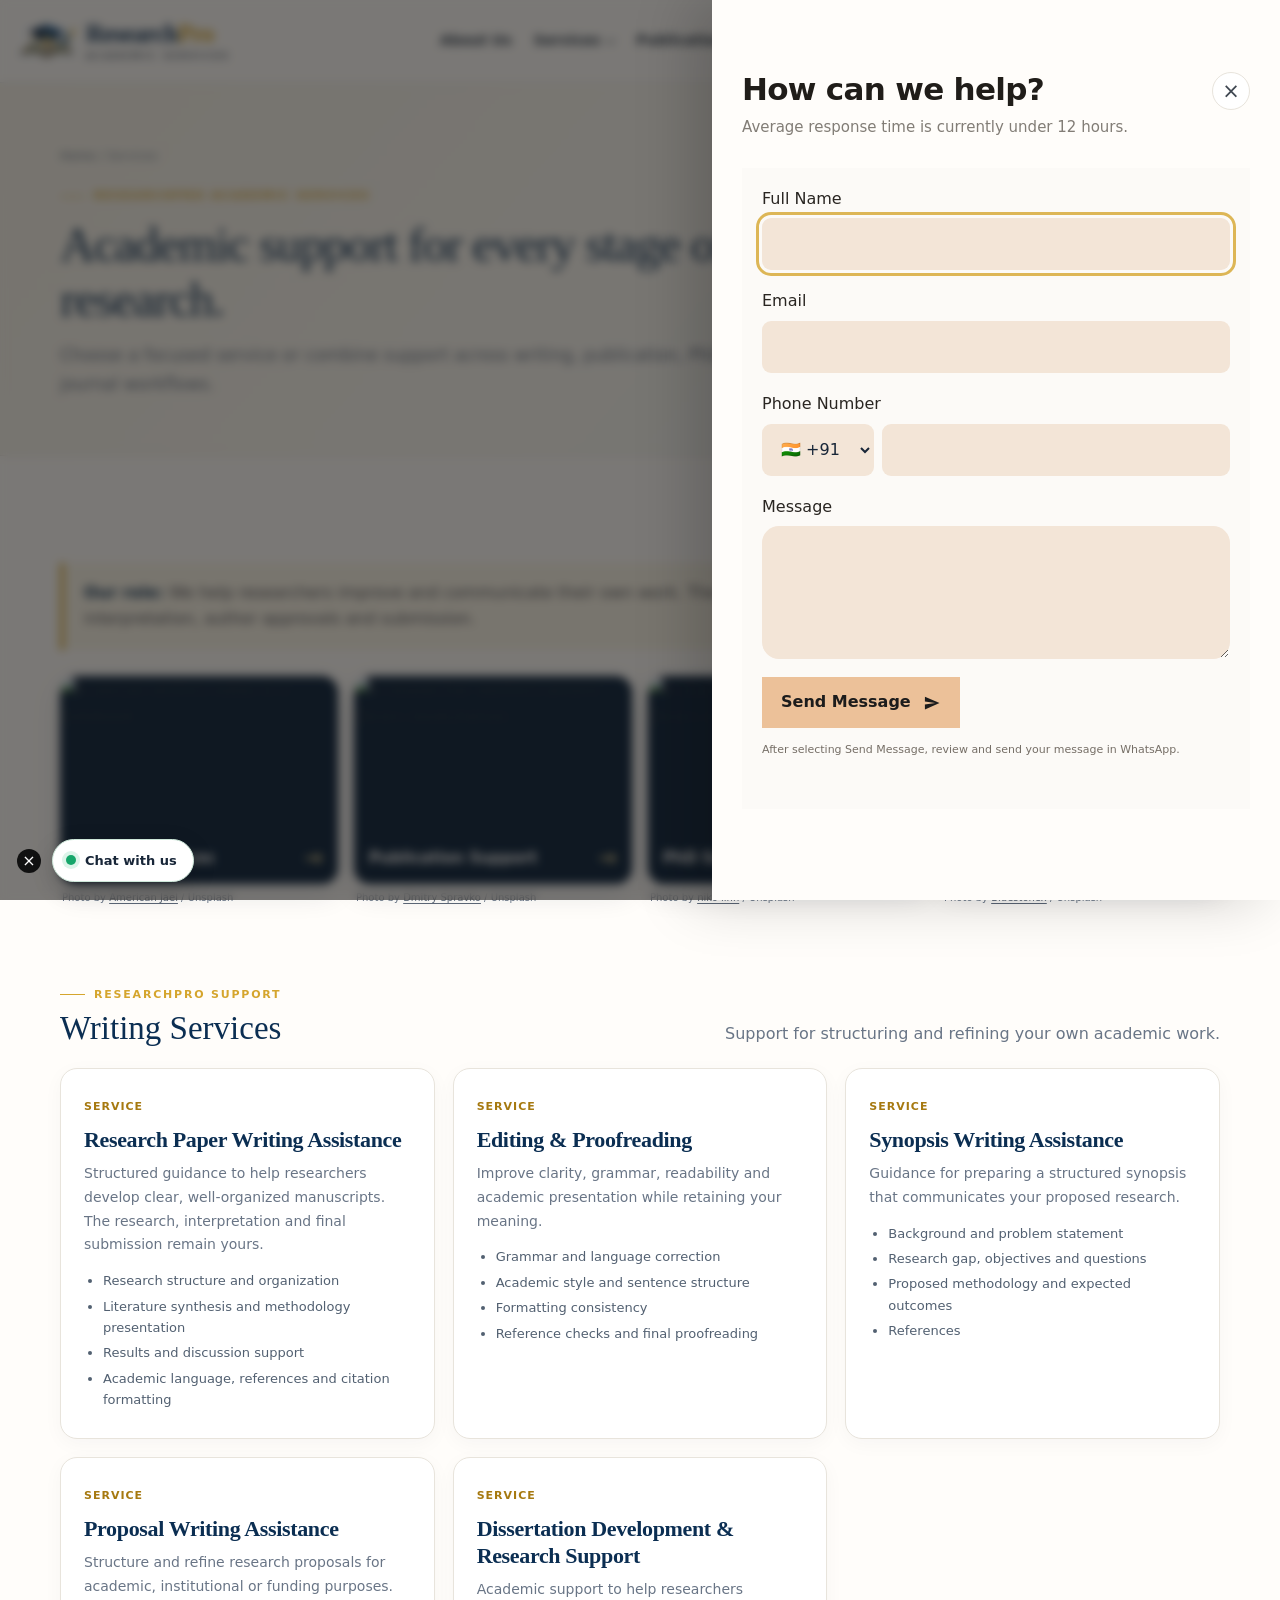
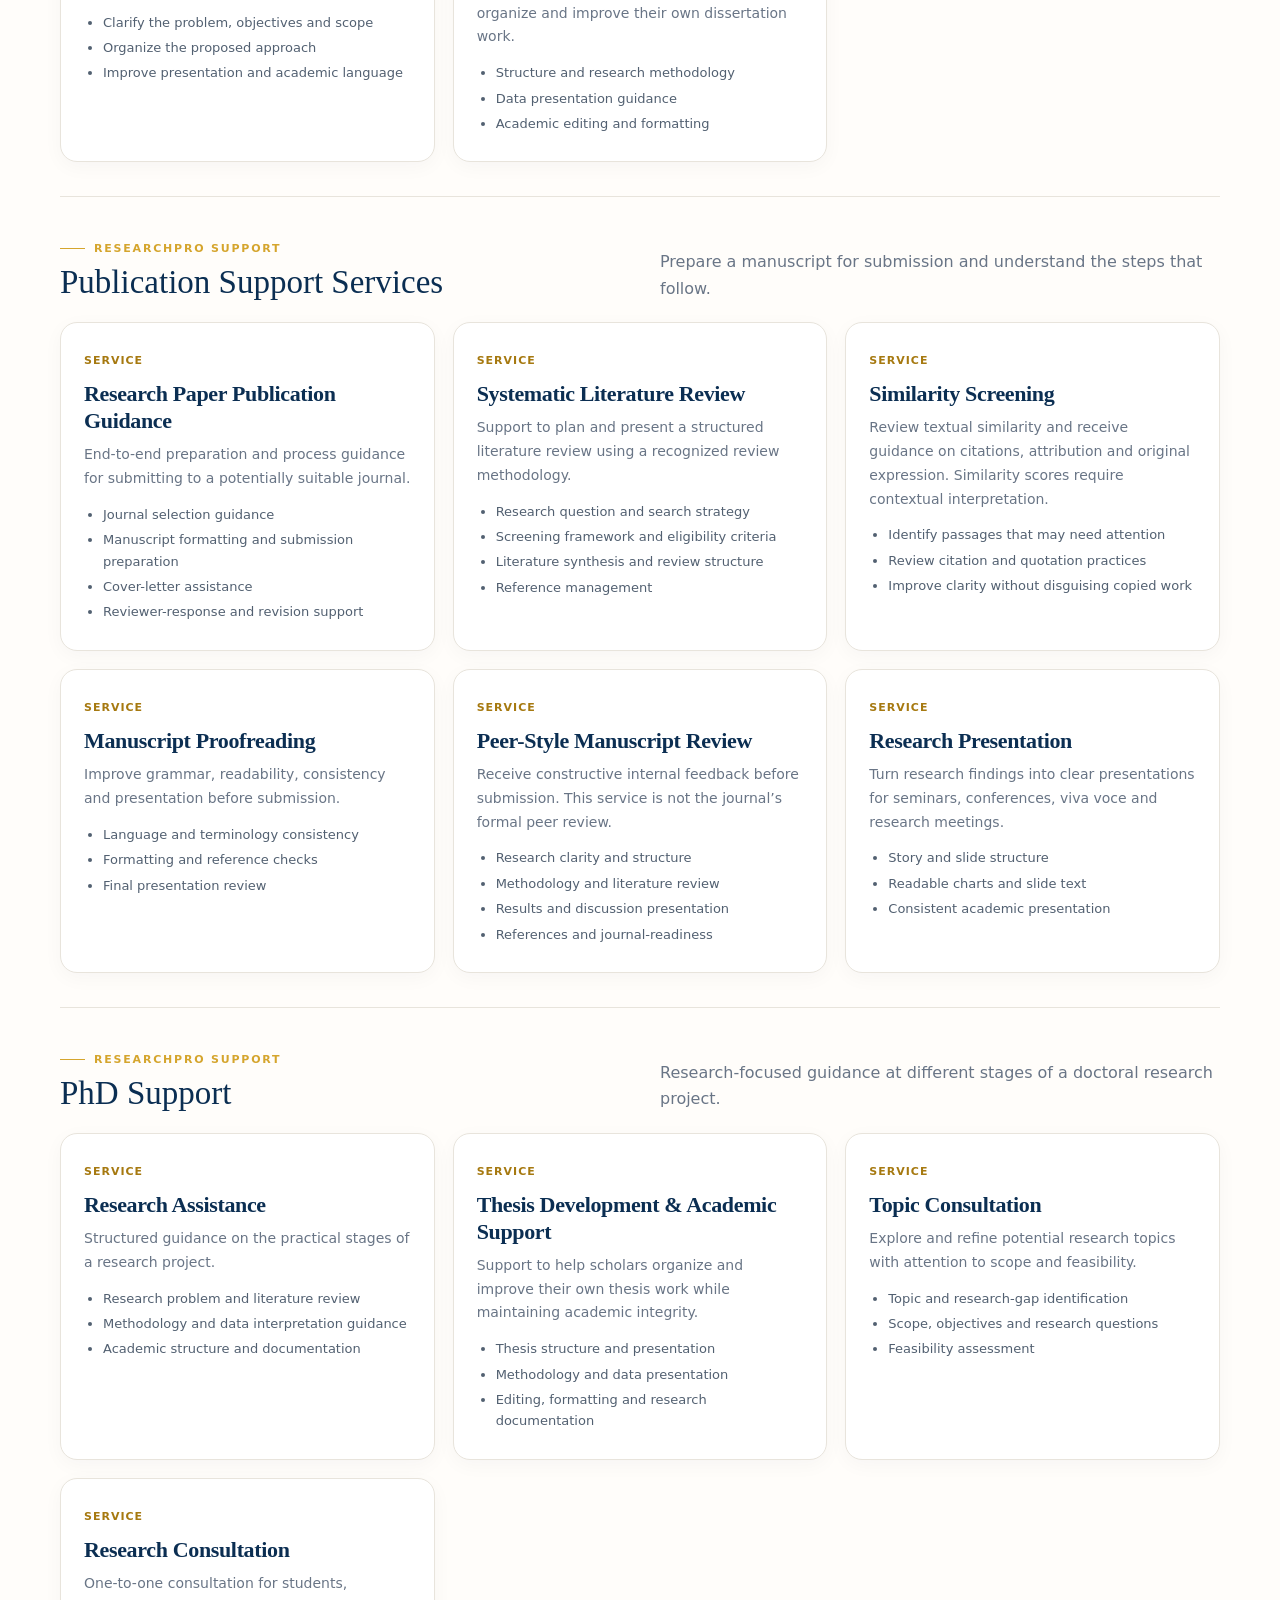
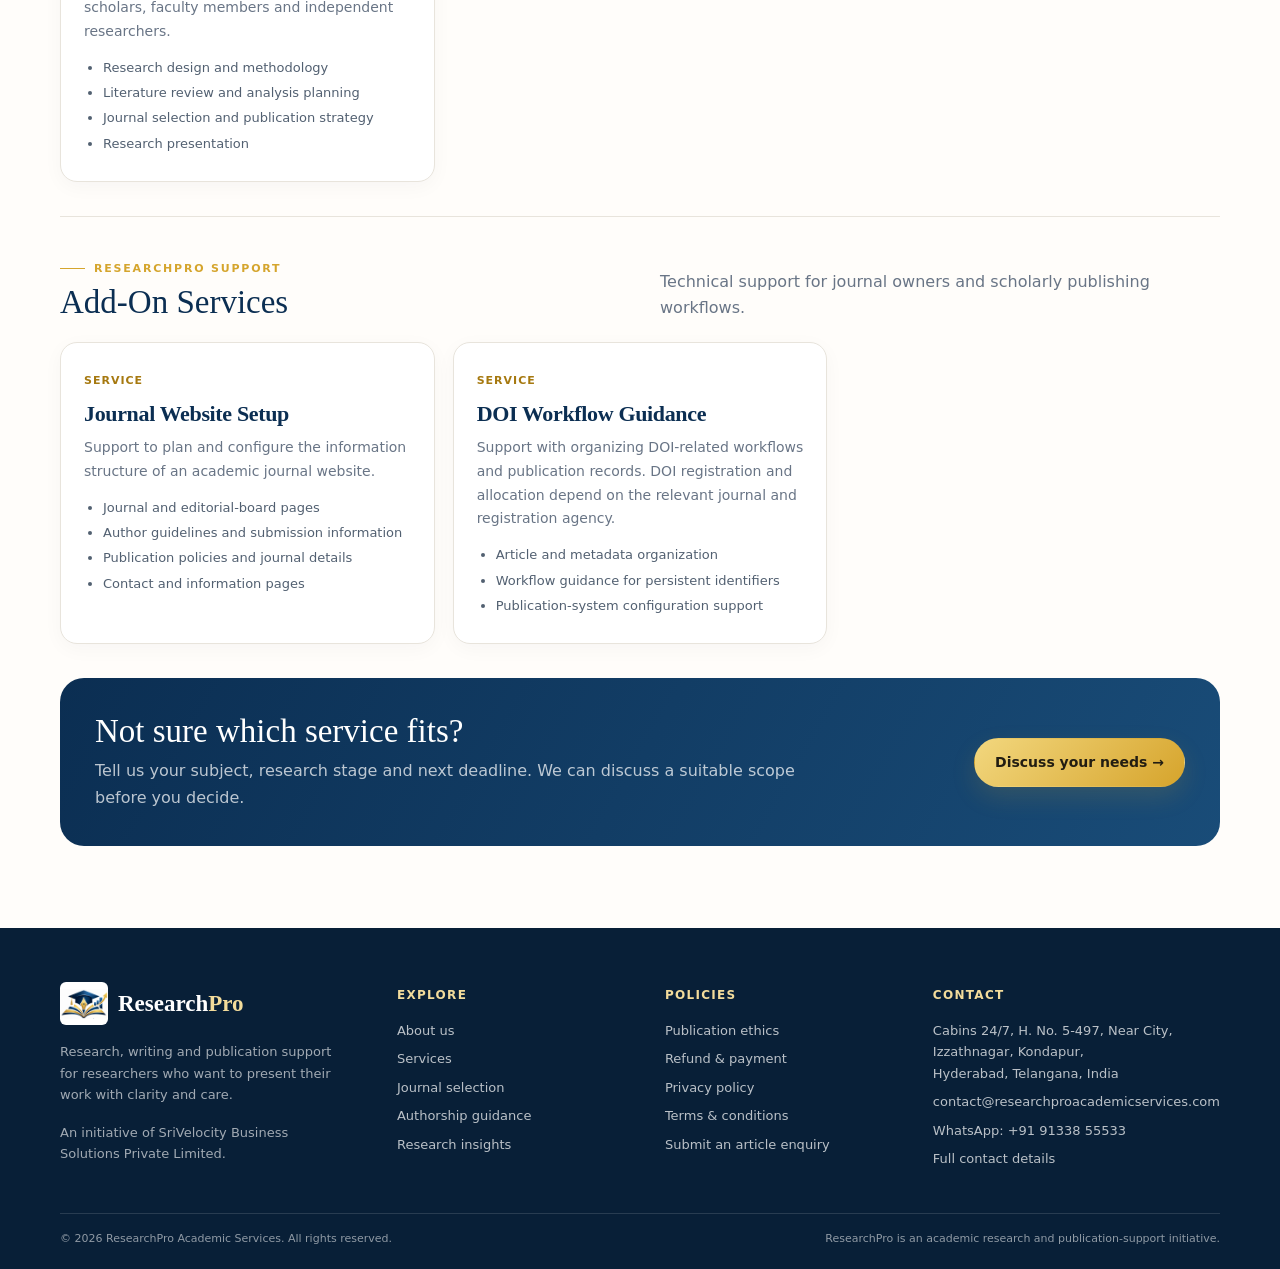
==== commit f6c83dd4: "Add service imagery and mobile category navigation" ====
--- a/services.html
+++ b/services.html
@@ -94,7 +94,37 @@
 </header>
 
 <section class="page-intro"><div class="wrap"><div class="breadcrumbs"><a href="index.html">Home</a> / Services</div><span class="eyebrow">ResearchPro Academic Services</span><h1>Academic support for every stage of your research.</h1><p>Choose a focused service or combine support across writing, publication, PhD research and journal workflows.</p></div></section>
-<main id="main-content"><section class="section"><div class="wrap"><div class="note-box"><strong>Our role:</strong> We help researchers improve and communicate their own work. The researcher remains responsible for the final research, interpretation, author approvals and submission.</div><section class="service-group" id="writing-services"><div class="group-heading"><div><span class="eyebrow">ResearchPro support</span><h2>Writing Services</h2></div><p>Support for structuring and refining your own academic work.</p></div><div class="grid-3"><article class="card" id="research-writing"><span class="card-index">SERVICE</span><h3>Research Paper Writing Assistance</h3><p>Structured guidance to help researchers develop clear, well-organized manuscripts. The research, interpretation and final submission remain yours.</p><ul><li>Research structure and organization</li><li>Literature synthesis and methodology presentation</li><li>Results and discussion support</li><li>Academic language, references and citation formatting</li></ul></article><article class="card" id="editing-proofreading"><span class="card-index">SERVICE</span><h3>Editing &amp; Proofreading</h3><p>Improve clarity, grammar, readability and academic presentation while retaining your meaning.</p><ul><li>Grammar and language correction</li><li>Academic style and sentence structure</li><li>Formatting consistency</li><li>Reference checks and final proofreading</li></ul></article><article class="card" id="synopsis"><span class="card-index">SERVICE</span><h3>Synopsis Writing Assistance</h3><p>Guidance for preparing a structured synopsis that communicates your proposed research.</p><ul><li>Background and problem statement</li><li>Research gap, objectives and questions</li><li>Proposed methodology and expected outcomes</li><li>References</li></ul></article><article class="card" id="proposal"><span class="card-index">SERVICE</span><h3>Proposal Writing Assistance</h3><p>Structure and refine research proposals for academic, institutional or funding purposes.</p><ul><li>Clarify the problem, objectives and scope</li><li>Organize the proposed approach</li><li>Improve presentation and academic language</li></ul></article><article class="card" id="dissertation"><span class="card-index">SERVICE</span><h3>Dissertation Development &amp; Research Support</h3><p>Academic support to help researchers organize and improve their own dissertation work.</p><ul><li>Structure and research methodology</li><li>Data presentation guidance</li><li>Academic editing and formatting</li></ul></article></div></section><section class="service-group" id="publication-support"><div class="group-heading"><div><span class="eyebrow">ResearchPro support</span><h2>Publication Support Services</h2></div><p>Prepare a manuscript for submission and understand the steps that follow.</p></div><div class="grid-3"><article class="card" id="research-paper-publication"><span class="card-index">SERVICE</span><h3>Research Paper Publication Guidance</h3><p>End-to-end preparation and process guidance for submitting to a potentially suitable journal.</p><ul><li>Journal selection guidance</li><li>Manuscript formatting and submission preparation</li><li>Cover-letter assistance</li><li>Reviewer-response and revision support</li></ul></article><article class="card" id="systematic-review"><span class="card-index">SERVICE</span><h3>Systematic Literature Review</h3><p>Support to plan and present a structured literature review using a recognized review methodology.</p><ul><li>Research question and search strategy</li><li>Screening framework and eligibility criteria</li><li>Literature synthesis and review structure</li><li>Reference management</li></ul></article><article class="card" id="similarity-screening"><span class="card-index">SERVICE</span><h3>Similarity Screening</h3><p>Review textual similarity and receive guidance on citations, attribution and original expression. Similarity scores require contextual interpretation.</p><ul><li>Identify passages that may need attention</li><li>Review citation and quotation practices</li><li>Improve clarity without disguising copied work</li></ul></article><article class="card" id="manuscript-proofreading"><span class="card-index">SERVICE</span><h3>Manuscript Proofreading</h3><p>Improve grammar, readability, consistency and presentation before submission.</p><ul><li>Language and terminology consistency</li><li>Formatting and reference checks</li><li>Final presentation review</li></ul></article><article class="card" id="peer-style-review"><span class="card-index">SERVICE</span><h3>Peer-Style Manuscript Review</h3><p>Receive constructive internal feedback before submission. This service is not the journal’s formal peer review.</p><ul><li>Research clarity and structure</li><li>Methodology and literature review</li><li>Results and discussion presentation</li><li>References and journal-readiness</li></ul></article><article class="card" id="research-presentation"><span class="card-index">SERVICE</span><h3>Research Presentation</h3><p>Turn research findings into clear presentations for seminars, conferences, viva voce and research meetings.</p><ul><li>Story and slide structure</li><li>Readable charts and slide text</li><li>Consistent academic presentation</li></ul></article></div></section><section class="service-group" id="phd-support"><div class="group-heading"><div><span class="eyebrow">ResearchPro support</span><h2>PhD Support</h2></div><p>Research-focused guidance at different stages of a doctoral research project.</p></div><div class="grid-3"><article class="card" id="research-assistance"><span class="card-index">SERVICE</span><h3>Research Assistance</h3><p>Structured guidance on the practical stages of a research project.</p><ul><li>Research problem and literature review</li><li>Methodology and data interpretation guidance</li><li>Academic structure and documentation</li></ul></article><article class="card" id="thesis-support"><span class="card-index">SERVICE</span><h3>Thesis Development &amp; Academic Support</h3><p>Support to help scholars organize and improve their own thesis work while maintaining academic integrity.</p><ul><li>Thesis structure and presentation</li><li>Methodology and data presentation</li><li>Editing, formatting and research documentation</li></ul></article><article class="card" id="topic-consultation"><span class="card-index">SERVICE</span><h3>Topic Consultation</h3><p>Explore and refine potential research topics with attention to scope and feasibility.</p><ul><li>Topic and research-gap identification</li><li>Scope, objectives and research questions</li><li>Feasibility assessment</li></ul></article><article class="card" id="research-consultation"><span class="card-index">SERVICE</span><h3>Research Consultation</h3><p>One-to-one consultation for students, scholars, faculty members and independent researchers.</p><ul><li>Research design and methodology</li><li>Literature review and analysis planning</li><li>Journal selection and publication strategy</li><li>Research presentation</li></ul></article></div></section><section class="service-group" id="add-on-services"><div class="group-heading"><div><span class="eyebrow">ResearchPro support</span><h2>Add-On Services</h2></div><p>Technical support for journal owners and scholarly publishing workflows.</p></div><div class="grid-3"><article class="card" id="journal-website-setup"><span class="card-index">SERVICE</span><h3>Journal Website Setup</h3><p>Support to plan and configure the information structure of an academic journal website.</p><ul><li>Journal and editorial-board pages</li><li>Author guidelines and submission information</li><li>Publication policies and journal details</li><li>Contact and information pages</li></ul></article><article class="card" id="doi-integration"><span class="card-index">SERVICE</span><h3>DOI Workflow Guidance</h3><p>Support with organizing DOI-related workflows and publication records. DOI registration and allocation depend on the relevant journal and registration agency.</p><ul><li>Article and metadata organization</li><li>Workflow guidance for persistent identifiers</li><li>Publication-system configuration support</li></ul></article></div></section><div class="callout"><div><h2>Not sure which service fits?</h2><p>Tell us your subject, research stage and next deadline. We can discuss a suitable scope before you decide.</p></div><button class="button button-gold" type="button" data-open-contact>Discuss your needs →</button></div></div></section></main>
+<main id="main-content"><section class="section"><div class="wrap"><div class="note-box"><strong>Our role:</strong> We help researchers improve and communicate their own work. The researcher remains responsible for the final research, interpretation, author approvals and submission.</div>
+<nav class="service-photo-grid" aria-label="Explore service areas">
+  <figure class="service-photo-card">
+    <a class="service-photo-link" href="#writing-services">
+      <img src="https://images.unsplash.com/photo-1712762056200-50d8f803ba10?auto=format&amp;fit=crop&amp;w=960&amp;q=82" alt="A person writing notes in a notebook" loading="lazy" decoding="async">
+      <span class="service-photo-title">Writing Services <span aria-hidden="true">→</span></span>
+    </a>
+    <figcaption>Photo by <a href="https://unsplash.com/photos/a-person-writing-on-a-notebook-with-colored-pens-OEvLi8LM7cc" target="_blank" rel="noopener">American Jael</a> / Unsplash</figcaption>
+  </figure>
+  <figure class="service-photo-card">
+    <a class="service-photo-link" href="#publication-support">
+      <img src="https://images.unsplash.com/photo-1760662173303-97363db3c875?auto=format&amp;fit=crop&amp;w=960&amp;q=82" alt="A researcher working among library bookshelves" loading="lazy" decoding="async">
+      <span class="service-photo-title">Publication Support <span aria-hidden="true">→</span></span>
+    </a>
+    <figcaption>Photo by <a href="https://unsplash.com/photos/rows-of-bookshelves-in-a-library-with-a-person-working-KtTX92-I7GI" target="_blank" rel="noopener">Dmitry Spravko</a> / Unsplash</figcaption>
+  </figure>
+  <figure class="service-photo-card">
+    <a class="service-photo-link" href="#phd-support">
+      <img src="https://images.unsplash.com/photo-1766506075741-325cd3f44fea?auto=format&amp;fit=crop&amp;w=960&amp;q=82" alt="A student reading at a long library desk" loading="lazy" decoding="async">
+      <span class="service-photo-title">PhD Support <span aria-hidden="true">→</span></span>
+    </a>
+    <figcaption>Photo by <a href="https://unsplash.com/photos/a-woman-reads-at-a-long-desk-in-a-library-iCy0QOTGzKE" target="_blank" rel="noopener">niko linh</a> / Unsplash</figcaption>
+  </figure>
+  <figure class="service-photo-card">
+    <a class="service-photo-link" href="#add-on-services">
+      <img src="https://images.unsplash.com/photo-1759752394755-1241472b589d?auto=format&amp;fit=crop&amp;w=960&amp;q=82" alt="Hands typing on a laptop" loading="lazy" decoding="async">
+      <span class="service-photo-title">Add-On Services <span aria-hidden="true">→</span></span>
+    </a>
+    <figcaption>Photo by <a href="https://unsplash.com/photos/hands-typing-on-a-laptop-computer-screen-Es33oEXaRrE" target="_blank" rel="noopener">Bluestonex</a> / Unsplash</figcaption>
+  </figure>
+</nav><section class="service-group" id="writing-services"><div class="group-heading"><div><span class="eyebrow">ResearchPro support</span><h2>Writing Services</h2></div><p>Support for structuring and refining your own academic work.</p></div><div class="grid-3"><article class="card" id="research-writing"><span class="card-index">SERVICE</span><h3>Research Paper Writing Assistance</h3><p>Structured guidance to help researchers develop clear, well-organized manuscripts. The research, interpretation and final submission remain yours.</p><ul><li>Research structure and organization</li><li>Literature synthesis and methodology presentation</li><li>Results and discussion support</li><li>Academic language, references and citation formatting</li></ul></article><article class="card" id="editing-proofreading"><span class="card-index">SERVICE</span><h3>Editing &amp; Proofreading</h3><p>Improve clarity, grammar, readability and academic presentation while retaining your meaning.</p><ul><li>Grammar and language correction</li><li>Academic style and sentence structure</li><li>Formatting consistency</li><li>Reference checks and final proofreading</li></ul></article><article class="card" id="synopsis"><span class="card-index">SERVICE</span><h3>Synopsis Writing Assistance</h3><p>Guidance for preparing a structured synopsis that communicates your proposed research.</p><ul><li>Background and problem statement</li><li>Research gap, objectives and questions</li><li>Proposed methodology and expected outcomes</li><li>References</li></ul></article><article class="card" id="proposal"><span class="card-index">SERVICE</span><h3>Proposal Writing Assistance</h3><p>Structure and refine research proposals for academic, institutional or funding purposes.</p><ul><li>Clarify the problem, objectives and scope</li><li>Organize the proposed approach</li><li>Improve presentation and academic language</li></ul></article><article class="card" id="dissertation"><span class="card-index">SERVICE</span><h3>Dissertation Development &amp; Research Support</h3><p>Academic support to help researchers organize and improve their own dissertation work.</p><ul><li>Structure and research methodology</li><li>Data presentation guidance</li><li>Academic editing and formatting</li></ul></article></div></section><section class="service-group" id="publication-support"><div class="group-heading"><div><span class="eyebrow">ResearchPro support</span><h2>Publication Support Services</h2></div><p>Prepare a manuscript for submission and understand the steps that follow.</p></div><div class="grid-3"><article class="card" id="research-paper-publication"><span class="card-index">SERVICE</span><h3>Research Paper Publication Guidance</h3><p>End-to-end preparation and process guidance for submitting to a potentially suitable journal.</p><ul><li>Journal selection guidance</li><li>Manuscript formatting and submission preparation</li><li>Cover-letter assistance</li><li>Reviewer-response and revision support</li></ul></article><article class="card" id="systematic-review"><span class="card-index">SERVICE</span><h3>Systematic Literature Review</h3><p>Support to plan and present a structured literature review using a recognized review methodology.</p><ul><li>Research question and search strategy</li><li>Screening framework and eligibility criteria</li><li>Literature synthesis and review structure</li><li>Reference management</li></ul></article><article class="card" id="similarity-screening"><span class="card-index">SERVICE</span><h3>Similarity Screening</h3><p>Review textual similarity and receive guidance on citations, attribution and original expression. Similarity scores require contextual interpretation.</p><ul><li>Identify passages that may need attention</li><li>Review citation and quotation practices</li><li>Improve clarity without disguising copied work</li></ul></article><article class="card" id="manuscript-proofreading"><span class="card-index">SERVICE</span><h3>Manuscript Proofreading</h3><p>Improve grammar, readability, consistency and presentation before submission.</p><ul><li>Language and terminology consistency</li><li>Formatting and reference checks</li><li>Final presentation review</li></ul></article><article class="card" id="peer-style-review"><span class="card-index">SERVICE</span><h3>Peer-Style Manuscript Review</h3><p>Receive constructive internal feedback before submission. This service is not the journal’s formal peer review.</p><ul><li>Research clarity and structure</li><li>Methodology and literature review</li><li>Results and discussion presentation</li><li>References and journal-readiness</li></ul></article><article class="card" id="research-presentation"><span class="card-index">SERVICE</span><h3>Research Presentation</h3><p>Turn research findings into clear presentations for seminars, conferences, viva voce and research meetings.</p><ul><li>Story and slide structure</li><li>Readable charts and slide text</li><li>Consistent academic presentation</li></ul></article></div></section><section class="service-group" id="phd-support"><div class="group-heading"><div><span class="eyebrow">ResearchPro support</span><h2>PhD Support</h2></div><p>Research-focused guidance at different stages of a doctoral research project.</p></div><div class="grid-3"><article class="card" id="research-assistance"><span class="card-index">SERVICE</span><h3>Research Assistance</h3><p>Structured guidance on the practical stages of a research project.</p><ul><li>Research problem and literature review</li><li>Methodology and data interpretation guidance</li><li>Academic structure and documentation</li></ul></article><article class="card" id="thesis-support"><span class="card-index">SERVICE</span><h3>Thesis Development &amp; Academic Support</h3><p>Support to help scholars organize and improve their own thesis work while maintaining academic integrity.</p><ul><li>Thesis structure and presentation</li><li>Methodology and data presentation</li><li>Editing, formatting and research documentation</li></ul></article><article class="card" id="topic-consultation"><span class="card-index">SERVICE</span><h3>Topic Consultation</h3><p>Explore and refine potential research topics with attention to scope and feasibility.</p><ul><li>Topic and research-gap identification</li><li>Scope, objectives and research questions</li><li>Feasibility assessment</li></ul></article><article class="card" id="research-consultation"><span class="card-index">SERVICE</span><h3>Research Consultation</h3><p>One-to-one consultation for students, scholars, faculty members and independent researchers.</p><ul><li>Research design and methodology</li><li>Literature review and analysis planning</li><li>Journal selection and publication strategy</li><li>Research presentation</li></ul></article></div></section><section class="service-group" id="add-on-services"><div class="group-heading"><div><span class="eyebrow">ResearchPro support</span><h2>Add-On Services</h2></div><p>Technical support for journal owners and scholarly publishing workflows.</p></div><div class="grid-3"><article class="card" id="journal-website-setup"><span class="card-index">SERVICE</span><h3>Journal Website Setup</h3><p>Support to plan and configure the information structure of an academic journal website.</p><ul><li>Journal and editorial-board pages</li><li>Author guidelines and submission information</li><li>Publication policies and journal details</li><li>Contact and information pages</li></ul></article><article class="card" id="doi-integration"><span class="card-index">SERVICE</span><h3>DOI Workflow Guidance</h3><p>Support with organizing DOI-related workflows and publication records. DOI registration and allocation depend on the relevant journal and registration agency.</p><ul><li>Article and metadata organization</li><li>Workflow guidance for persistent identifiers</li><li>Publication-system configuration support</li></ul></article></div></section><div class="callout"><div><h2>Not sure which service fits?</h2><p>Tell us your subject, research stage and next deadline. We can discuss a suitable scope before you decide.</p></div><button class="button button-gold" type="button" data-open-contact>Discuss your needs →</button></div></div></section></main>
 
 <footer class="site-footer">
   <div class="wrap">
--- a/assets/site.css
+++ b/assets/site.css
@@ -279,3 +279,18 @@
 @media (prefers-reduced-motion: reduce) {
   *, *::before, *::after { scroll-behavior: auto !important; transition-duration: .01ms !important; animation-duration: .01ms !important; }
 }
+
+/* Service photography navigation */
+.service-photo-grid { display: grid; grid-template-columns: repeat(4, minmax(0, 1fr)); gap: 16px; margin: 26px 0 38px; }
+.service-photo-card { min-width: 0; margin: 0; }
+.service-photo-link { position: relative; display: block; overflow: hidden; border-radius: 16px; background: var(--navy-deep); box-shadow: 0 10px 28px rgba(7,31,57,.12); isolation: isolate; }
+.service-photo-link::after { position: absolute; content: ""; inset: 25% 0 0; background: linear-gradient(transparent, rgba(7,31,57,.84)); z-index: 1; }
+.service-photo-link img { width: 100%; aspect-ratio: 4 / 3; object-fit: cover; transition: transform .35s ease; }
+.service-photo-link:hover img { transform: scale(1.045); }
+.service-photo-title { position: absolute; z-index: 2; inset: auto 15px 13px; display: flex; align-items: center; justify-content: space-between; gap: 8px; color: white; font-size: 15px; line-height: 1.2; font-weight: 750; text-shadow: 0 1px 8px rgba(0,0,0,.25); }
+.service-photo-title span { color: var(--gold-light); font-size: 22px; }
+.service-photo-card figcaption { padding: 7px 2px 0; color: var(--muted); font-size: 10px; line-height: 1.4; }
+.service-photo-card figcaption a { color: #5d6878; text-decoration-thickness: 1px; text-underline-offset: 2px; }
+.service-photo-link:focus-visible { outline: 3px solid var(--gold); outline-offset: 3px; }
+@media (max-width: 860px) { .service-photo-grid { grid-template-columns: repeat(2, minmax(0, 1fr)); } }
+@media (max-width: 420px) { .service-photo-grid { gap: 10px; } .service-photo-title { inset-inline: 11px; bottom: 11px; font-size: 13px; } }
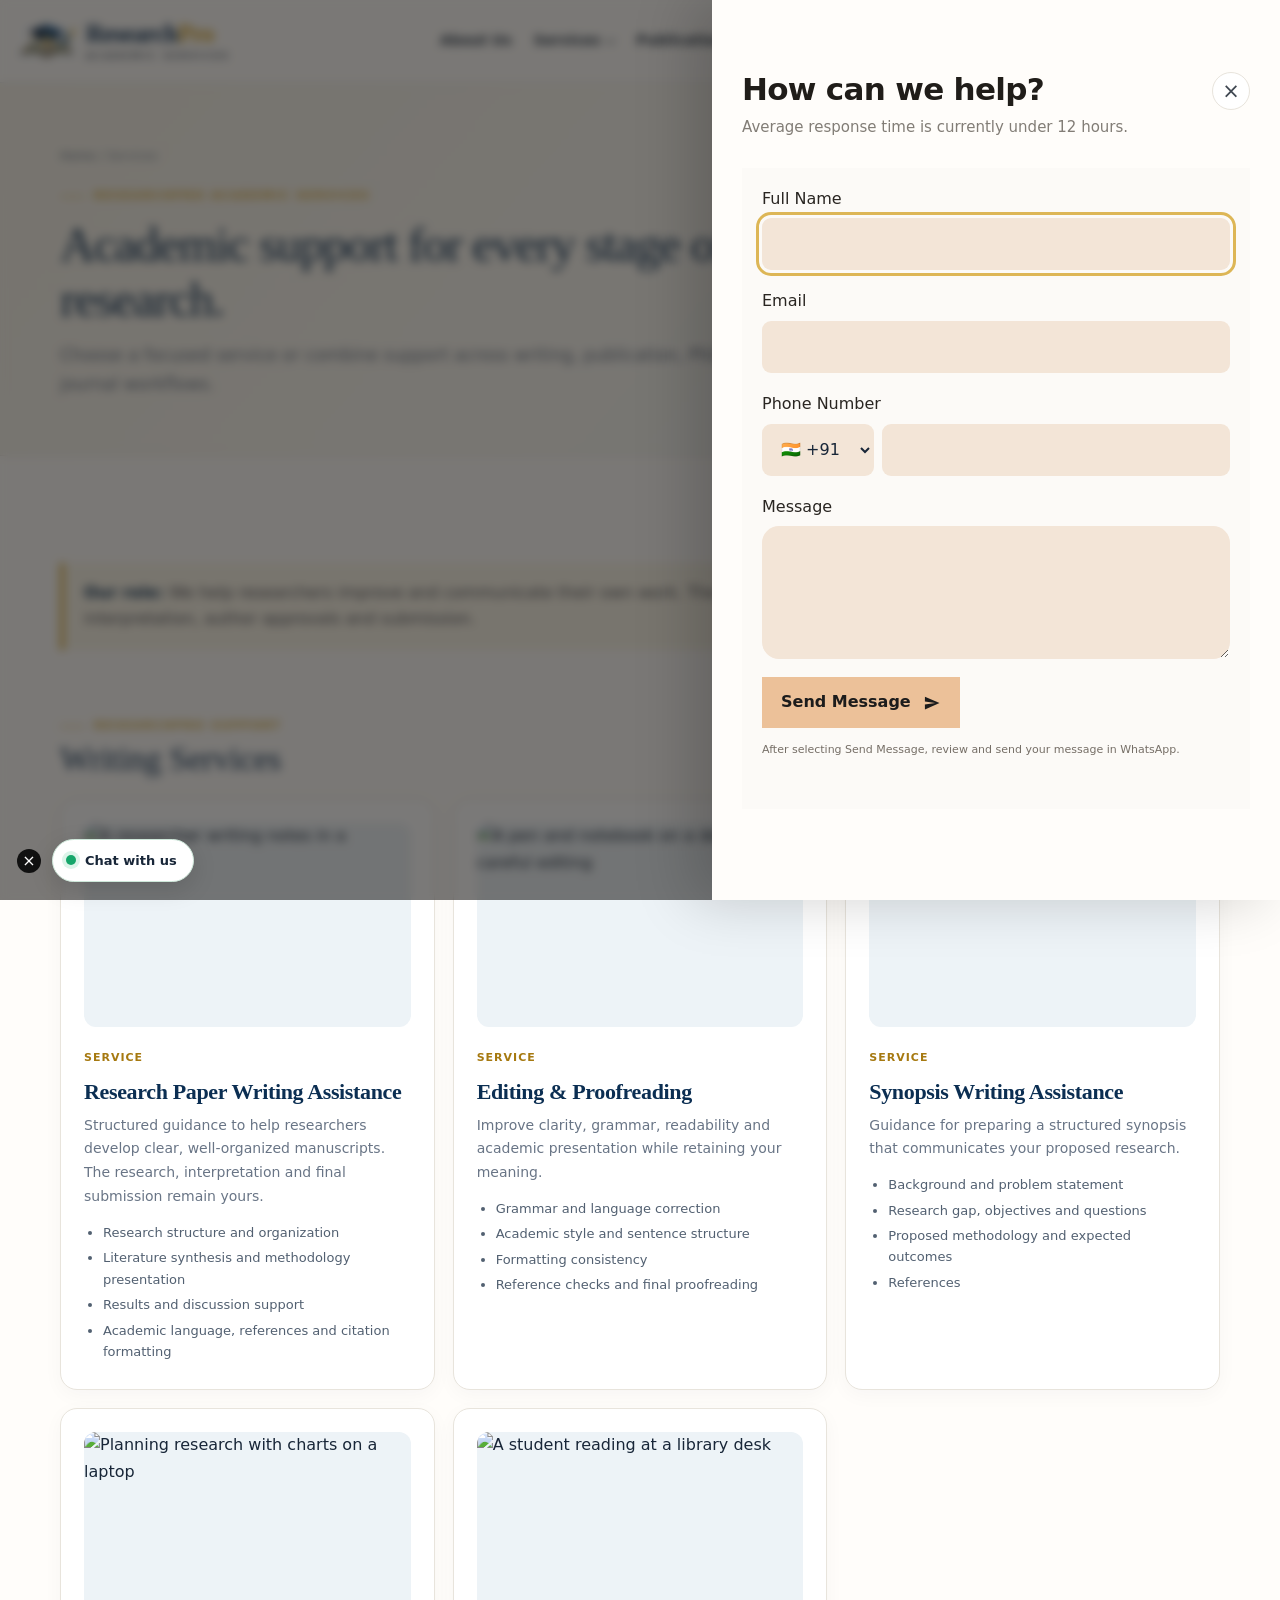
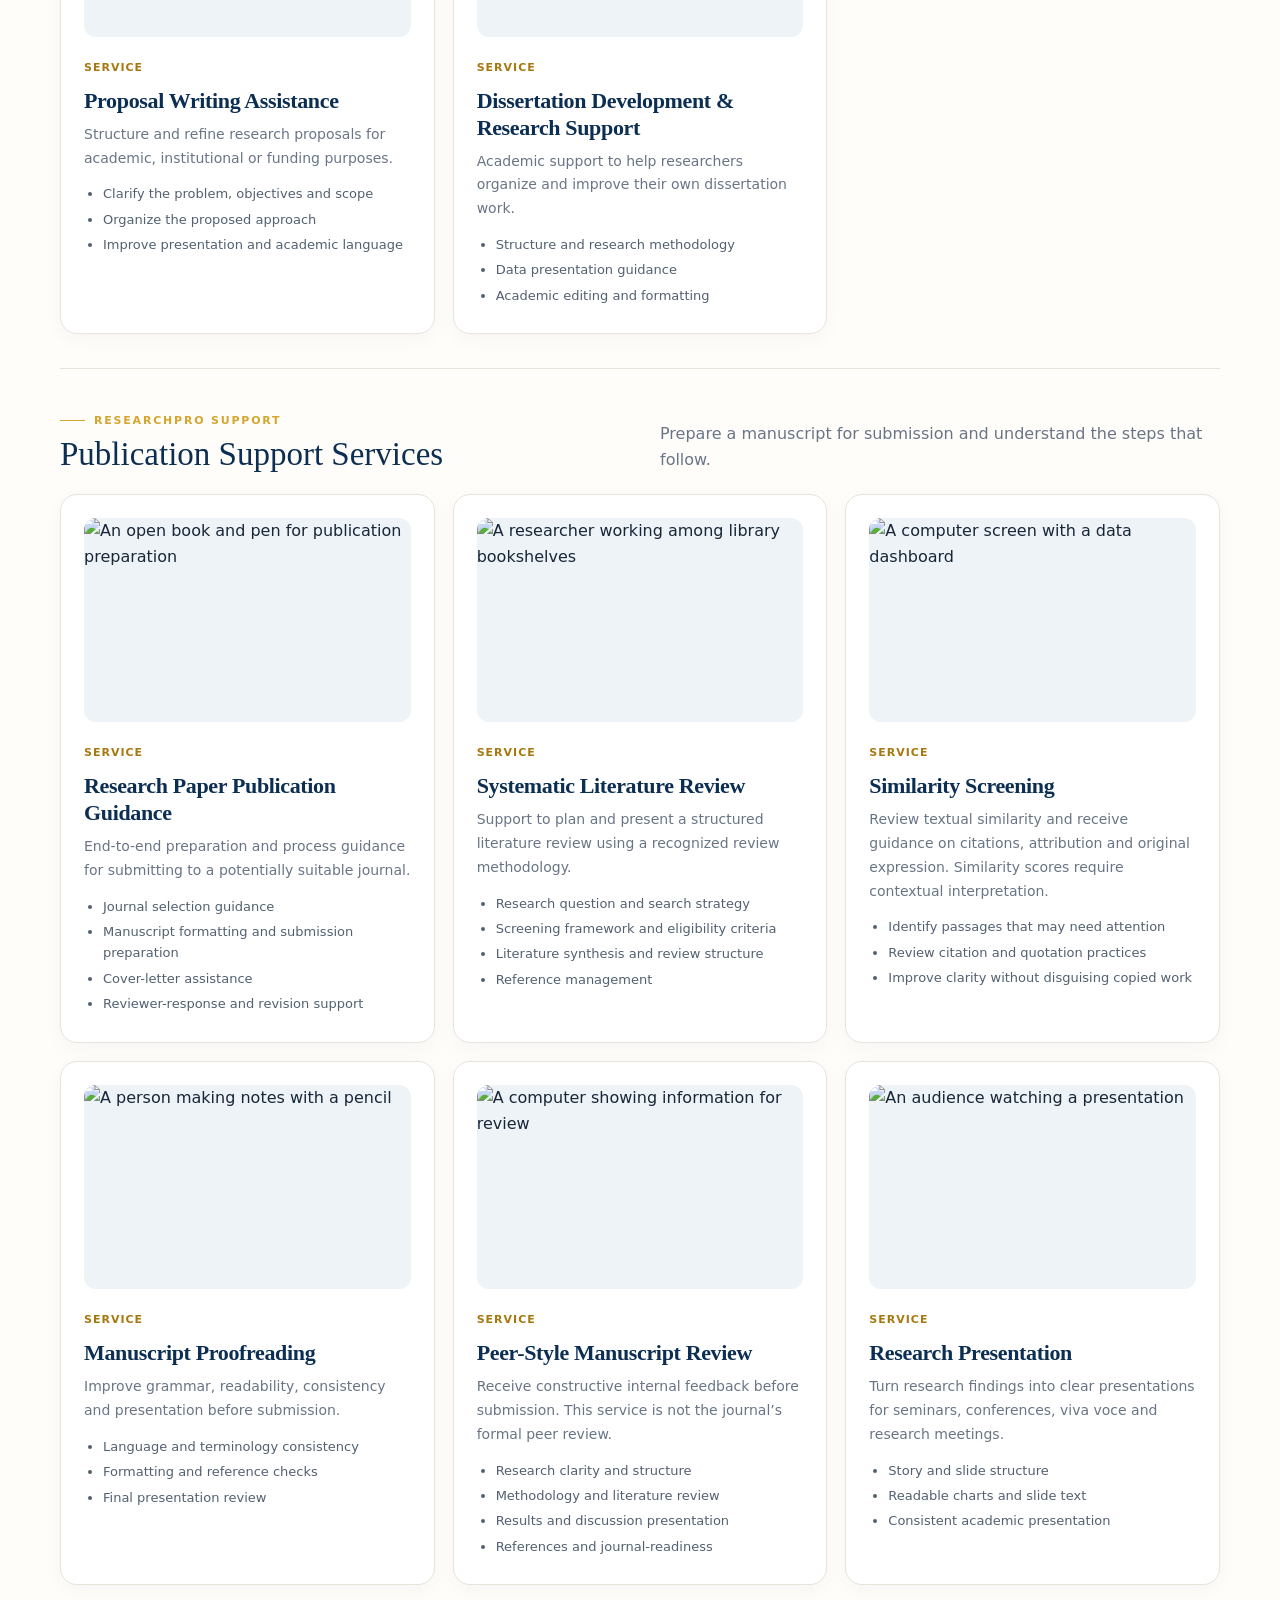
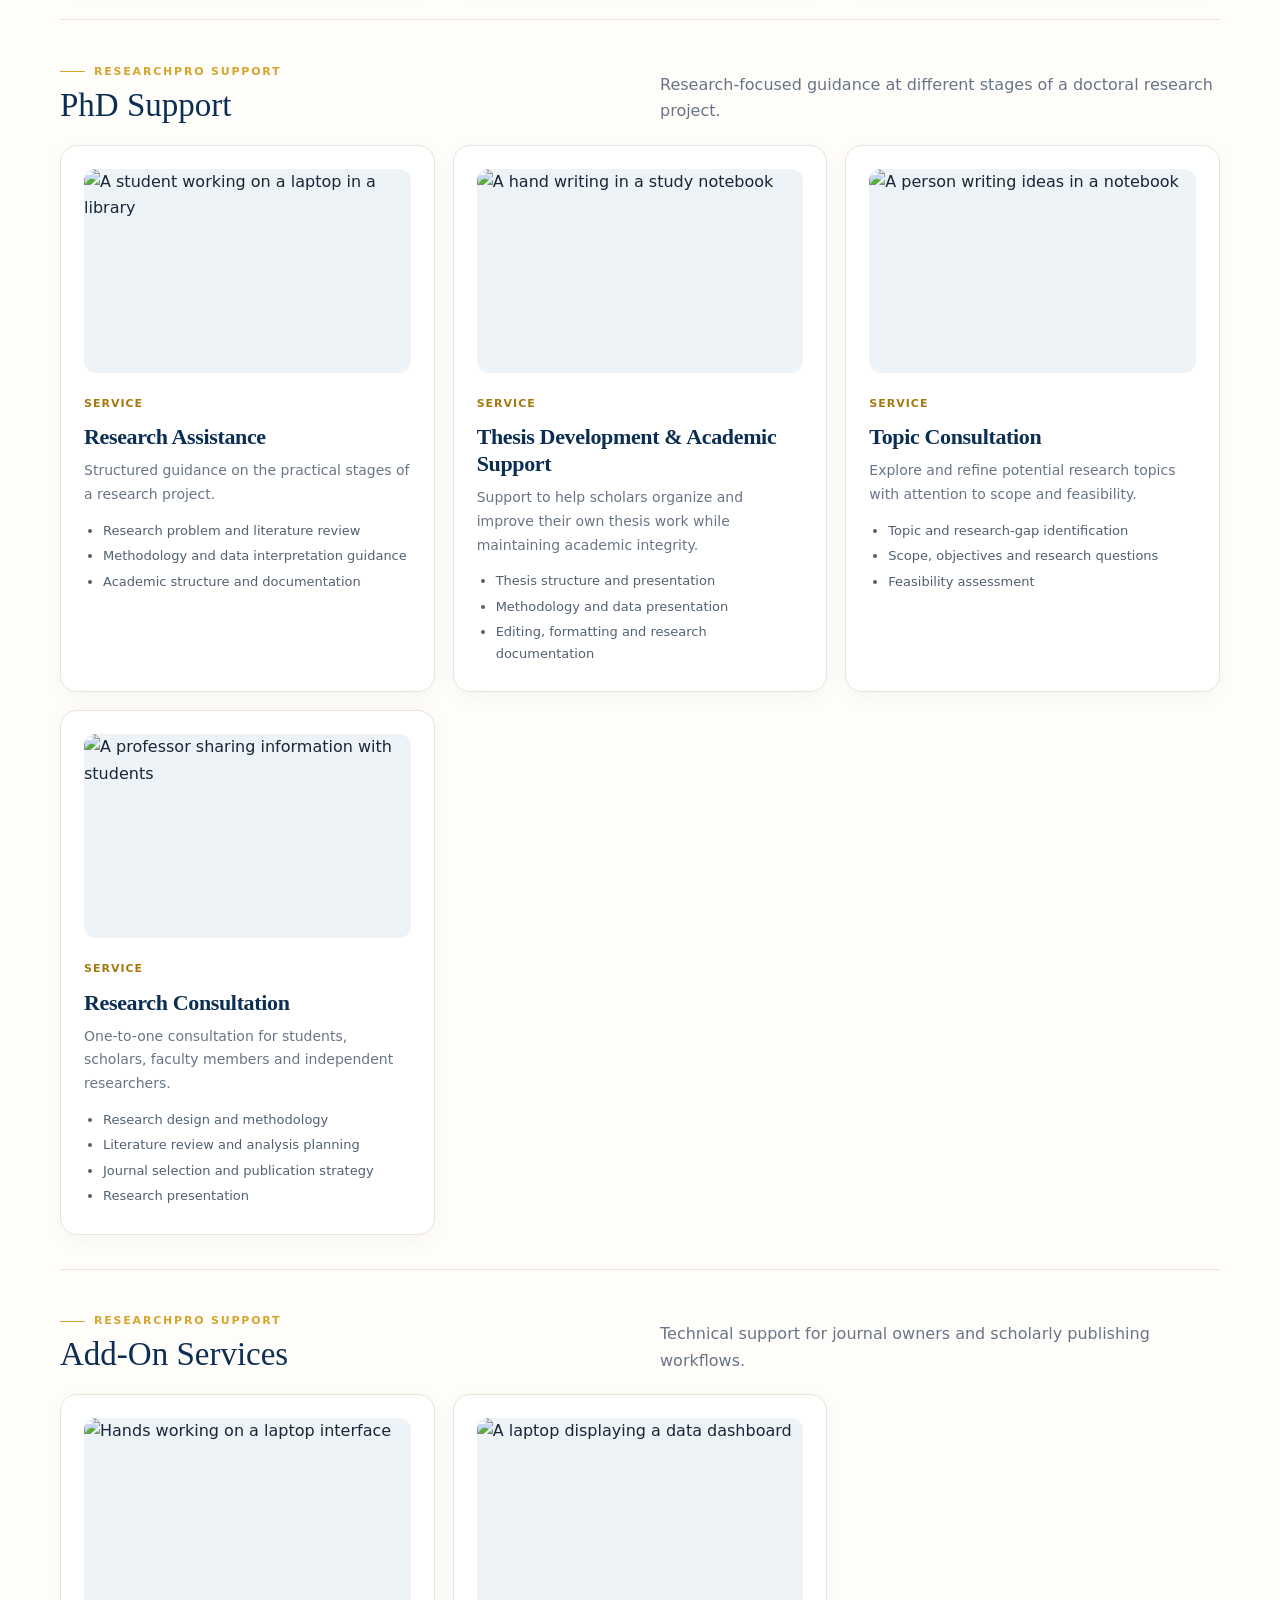
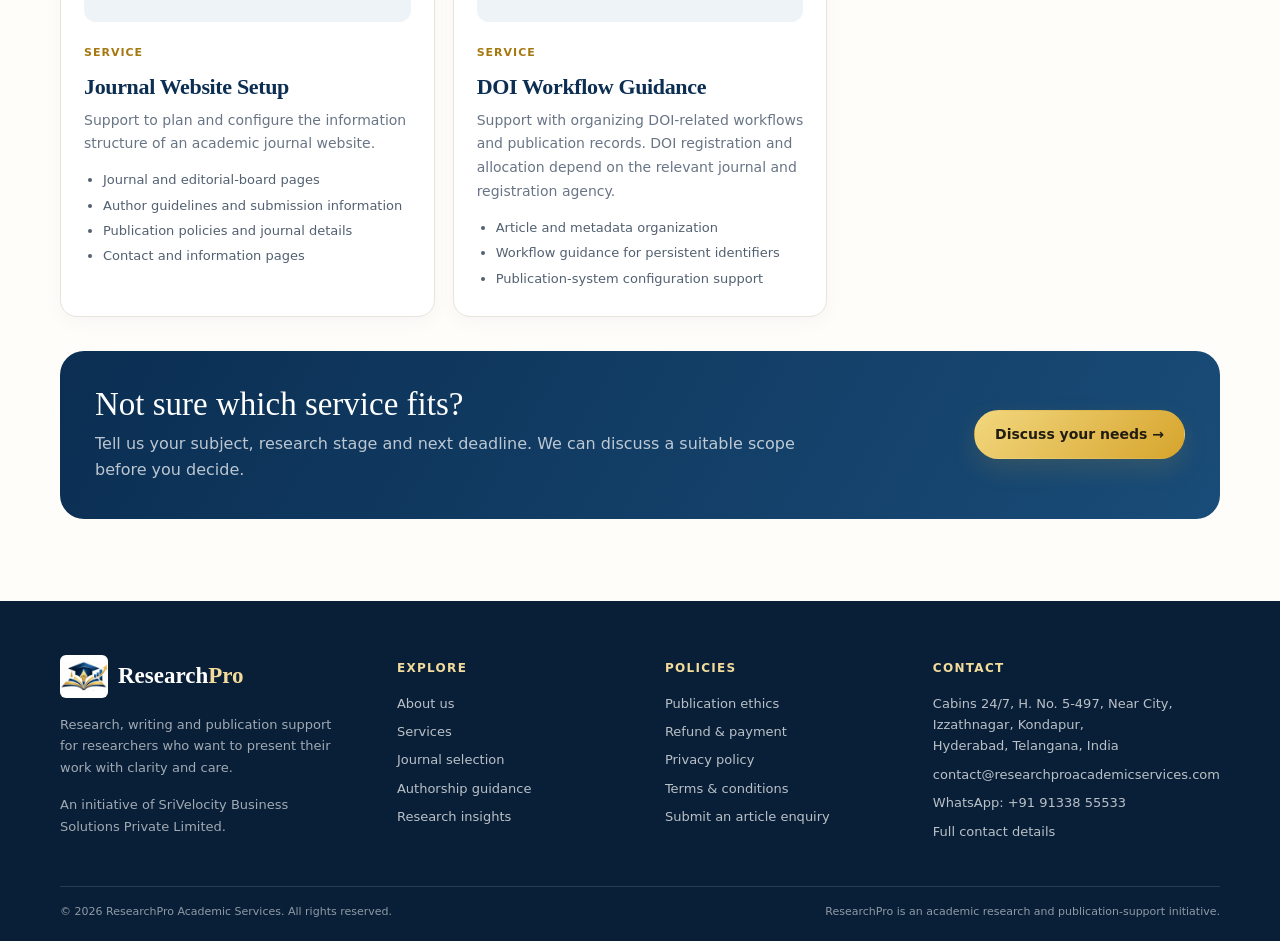
==== commit 1a44cd76: "Add individual photos to all service cards" ====
--- a/services.html
+++ b/services.html
@@ -95,36 +95,7 @@
 
 <section class="page-intro"><div class="wrap"><div class="breadcrumbs"><a href="index.html">Home</a> / Services</div><span class="eyebrow">ResearchPro Academic Services</span><h1>Academic support for every stage of your research.</h1><p>Choose a focused service or combine support across writing, publication, PhD research and journal workflows.</p></div></section>
 <main id="main-content"><section class="section"><div class="wrap"><div class="note-box"><strong>Our role:</strong> We help researchers improve and communicate their own work. The researcher remains responsible for the final research, interpretation, author approvals and submission.</div>
-<nav class="service-photo-grid" aria-label="Explore service areas">
-  <figure class="service-photo-card">
-    <a class="service-photo-link" href="#writing-services">
-      <img src="https://images.unsplash.com/photo-1712762056200-50d8f803ba10?auto=format&amp;fit=crop&amp;w=960&amp;q=82" alt="A person writing notes in a notebook" loading="lazy" decoding="async">
-      <span class="service-photo-title">Writing Services <span aria-hidden="true">→</span></span>
-    </a>
-    <figcaption>Photo by <a href="https://unsplash.com/photos/a-person-writing-on-a-notebook-with-colored-pens-OEvLi8LM7cc" target="_blank" rel="noopener">American Jael</a> / Unsplash</figcaption>
-  </figure>
-  <figure class="service-photo-card">
-    <a class="service-photo-link" href="#publication-support">
-      <img src="https://images.unsplash.com/photo-1760662173303-97363db3c875?auto=format&amp;fit=crop&amp;w=960&amp;q=82" alt="A researcher working among library bookshelves" loading="lazy" decoding="async">
-      <span class="service-photo-title">Publication Support <span aria-hidden="true">→</span></span>
-    </a>
-    <figcaption>Photo by <a href="https://unsplash.com/photos/rows-of-bookshelves-in-a-library-with-a-person-working-KtTX92-I7GI" target="_blank" rel="noopener">Dmitry Spravko</a> / Unsplash</figcaption>
-  </figure>
-  <figure class="service-photo-card">
-    <a class="service-photo-link" href="#phd-support">
-      <img src="https://images.unsplash.com/photo-1766506075741-325cd3f44fea?auto=format&amp;fit=crop&amp;w=960&amp;q=82" alt="A student reading at a long library desk" loading="lazy" decoding="async">
-      <span class="service-photo-title">PhD Support <span aria-hidden="true">→</span></span>
-    </a>
-    <figcaption>Photo by <a href="https://unsplash.com/photos/a-woman-reads-at-a-long-desk-in-a-library-iCy0QOTGzKE" target="_blank" rel="noopener">niko linh</a> / Unsplash</figcaption>
-  </figure>
-  <figure class="service-photo-card">
-    <a class="service-photo-link" href="#add-on-services">
-      <img src="https://images.unsplash.com/photo-1759752394755-1241472b589d?auto=format&amp;fit=crop&amp;w=960&amp;q=82" alt="Hands typing on a laptop" loading="lazy" decoding="async">
-      <span class="service-photo-title">Add-On Services <span aria-hidden="true">→</span></span>
-    </a>
-    <figcaption>Photo by <a href="https://unsplash.com/photos/hands-typing-on-a-laptop-computer-screen-Es33oEXaRrE" target="_blank" rel="noopener">Bluestonex</a> / Unsplash</figcaption>
-  </figure>
-</nav><section class="service-group" id="writing-services"><div class="group-heading"><div><span class="eyebrow">ResearchPro support</span><h2>Writing Services</h2></div><p>Support for structuring and refining your own academic work.</p></div><div class="grid-3"><article class="card" id="research-writing"><span class="card-index">SERVICE</span><h3>Research Paper Writing Assistance</h3><p>Structured guidance to help researchers develop clear, well-organized manuscripts. The research, interpretation and final submission remain yours.</p><ul><li>Research structure and organization</li><li>Literature synthesis and methodology presentation</li><li>Results and discussion support</li><li>Academic language, references and citation formatting</li></ul></article><article class="card" id="editing-proofreading"><span class="card-index">SERVICE</span><h3>Editing &amp; Proofreading</h3><p>Improve clarity, grammar, readability and academic presentation while retaining your meaning.</p><ul><li>Grammar and language correction</li><li>Academic style and sentence structure</li><li>Formatting consistency</li><li>Reference checks and final proofreading</li></ul></article><article class="card" id="synopsis"><span class="card-index">SERVICE</span><h3>Synopsis Writing Assistance</h3><p>Guidance for preparing a structured synopsis that communicates your proposed research.</p><ul><li>Background and problem statement</li><li>Research gap, objectives and questions</li><li>Proposed methodology and expected outcomes</li><li>References</li></ul></article><article class="card" id="proposal"><span class="card-index">SERVICE</span><h3>Proposal Writing Assistance</h3><p>Structure and refine research proposals for academic, institutional or funding purposes.</p><ul><li>Clarify the problem, objectives and scope</li><li>Organize the proposed approach</li><li>Improve presentation and academic language</li></ul></article><article class="card" id="dissertation"><span class="card-index">SERVICE</span><h3>Dissertation Development &amp; Research Support</h3><p>Academic support to help researchers organize and improve their own dissertation work.</p><ul><li>Structure and research methodology</li><li>Data presentation guidance</li><li>Academic editing and formatting</li></ul></article></div></section><section class="service-group" id="publication-support"><div class="group-heading"><div><span class="eyebrow">ResearchPro support</span><h2>Publication Support Services</h2></div><p>Prepare a manuscript for submission and understand the steps that follow.</p></div><div class="grid-3"><article class="card" id="research-paper-publication"><span class="card-index">SERVICE</span><h3>Research Paper Publication Guidance</h3><p>End-to-end preparation and process guidance for submitting to a potentially suitable journal.</p><ul><li>Journal selection guidance</li><li>Manuscript formatting and submission preparation</li><li>Cover-letter assistance</li><li>Reviewer-response and revision support</li></ul></article><article class="card" id="systematic-review"><span class="card-index">SERVICE</span><h3>Systematic Literature Review</h3><p>Support to plan and present a structured literature review using a recognized review methodology.</p><ul><li>Research question and search strategy</li><li>Screening framework and eligibility criteria</li><li>Literature synthesis and review structure</li><li>Reference management</li></ul></article><article class="card" id="similarity-screening"><span class="card-index">SERVICE</span><h3>Similarity Screening</h3><p>Review textual similarity and receive guidance on citations, attribution and original expression. Similarity scores require contextual interpretation.</p><ul><li>Identify passages that may need attention</li><li>Review citation and quotation practices</li><li>Improve clarity without disguising copied work</li></ul></article><article class="card" id="manuscript-proofreading"><span class="card-index">SERVICE</span><h3>Manuscript Proofreading</h3><p>Improve grammar, readability, consistency and presentation before submission.</p><ul><li>Language and terminology consistency</li><li>Formatting and reference checks</li><li>Final presentation review</li></ul></article><article class="card" id="peer-style-review"><span class="card-index">SERVICE</span><h3>Peer-Style Manuscript Review</h3><p>Receive constructive internal feedback before submission. This service is not the journal’s formal peer review.</p><ul><li>Research clarity and structure</li><li>Methodology and literature review</li><li>Results and discussion presentation</li><li>References and journal-readiness</li></ul></article><article class="card" id="research-presentation"><span class="card-index">SERVICE</span><h3>Research Presentation</h3><p>Turn research findings into clear presentations for seminars, conferences, viva voce and research meetings.</p><ul><li>Story and slide structure</li><li>Readable charts and slide text</li><li>Consistent academic presentation</li></ul></article></div></section><section class="service-group" id="phd-support"><div class="group-heading"><div><span class="eyebrow">ResearchPro support</span><h2>PhD Support</h2></div><p>Research-focused guidance at different stages of a doctoral research project.</p></div><div class="grid-3"><article class="card" id="research-assistance"><span class="card-index">SERVICE</span><h3>Research Assistance</h3><p>Structured guidance on the practical stages of a research project.</p><ul><li>Research problem and literature review</li><li>Methodology and data interpretation guidance</li><li>Academic structure and documentation</li></ul></article><article class="card" id="thesis-support"><span class="card-index">SERVICE</span><h3>Thesis Development &amp; Academic Support</h3><p>Support to help scholars organize and improve their own thesis work while maintaining academic integrity.</p><ul><li>Thesis structure and presentation</li><li>Methodology and data presentation</li><li>Editing, formatting and research documentation</li></ul></article><article class="card" id="topic-consultation"><span class="card-index">SERVICE</span><h3>Topic Consultation</h3><p>Explore and refine potential research topics with attention to scope and feasibility.</p><ul><li>Topic and research-gap identification</li><li>Scope, objectives and research questions</li><li>Feasibility assessment</li></ul></article><article class="card" id="research-consultation"><span class="card-index">SERVICE</span><h3>Research Consultation</h3><p>One-to-one consultation for students, scholars, faculty members and independent researchers.</p><ul><li>Research design and methodology</li><li>Literature review and analysis planning</li><li>Journal selection and publication strategy</li><li>Research presentation</li></ul></article></div></section><section class="service-group" id="add-on-services"><div class="group-heading"><div><span class="eyebrow">ResearchPro support</span><h2>Add-On Services</h2></div><p>Technical support for journal owners and scholarly publishing workflows.</p></div><div class="grid-3"><article class="card" id="journal-website-setup"><span class="card-index">SERVICE</span><h3>Journal Website Setup</h3><p>Support to plan and configure the information structure of an academic journal website.</p><ul><li>Journal and editorial-board pages</li><li>Author guidelines and submission information</li><li>Publication policies and journal details</li><li>Contact and information pages</li></ul></article><article class="card" id="doi-integration"><span class="card-index">SERVICE</span><h3>DOI Workflow Guidance</h3><p>Support with organizing DOI-related workflows and publication records. DOI registration and allocation depend on the relevant journal and registration agency.</p><ul><li>Article and metadata organization</li><li>Workflow guidance for persistent identifiers</li><li>Publication-system configuration support</li></ul></article></div></section><div class="callout"><div><h2>Not sure which service fits?</h2><p>Tell us your subject, research stage and next deadline. We can discuss a suitable scope before you decide.</p></div><button class="button button-gold" type="button" data-open-contact>Discuss your needs →</button></div></div></section></main>
+<section class="service-group" id="writing-services"><div class="group-heading"><div><span class="eyebrow">ResearchPro support</span><h2>Writing Services</h2></div><p>Support for structuring and refining your own academic work.</p></div><div class="grid-3"><article class="card" id="research-writing"><img class="service-card-photo" src="https://images.unsplash.com/photo-1642543492691-ddf04d74a507?auto=format&amp;fit=crop&amp;w=840&amp;h=525&amp;q=82" alt="A researcher writing notes in a notebook" loading="lazy" decoding="async"><span class="card-index">SERVICE</span><h3>Research Paper Writing Assistance</h3><p>Structured guidance to help researchers develop clear, well-organized manuscripts. The research, interpretation and final submission remain yours.</p><ul><li>Research structure and organization</li><li>Literature synthesis and methodology presentation</li><li>Results and discussion support</li><li>Academic language, references and citation formatting</li></ul></article><article class="card" id="editing-proofreading"><img class="service-card-photo" src="https://images.unsplash.com/photo-1488190211105-8b0e65b80b4e?auto=format&amp;fit=crop&amp;w=840&amp;h=525&amp;q=82" alt="A pen and notebook on a desk for careful editing" loading="lazy" decoding="async"><span class="card-index">SERVICE</span><h3>Editing &amp; Proofreading</h3><p>Improve clarity, grammar, readability and academic presentation while retaining your meaning.</p><ul><li>Grammar and language correction</li><li>Academic style and sentence structure</li><li>Formatting consistency</li><li>Reference checks and final proofreading</li></ul></article><article class="card" id="synopsis"><img class="service-card-photo" src="https://images.unsplash.com/photo-1760040937222-ef95e252d7f9?auto=format&amp;fit=crop&amp;w=840&amp;h=525&amp;q=82" alt="An open notebook and pen on a study desk" loading="lazy" decoding="async"><span class="card-index">SERVICE</span><h3>Synopsis Writing Assistance</h3><p>Guidance for preparing a structured synopsis that communicates your proposed research.</p><ul><li>Background and problem statement</li><li>Research gap, objectives and questions</li><li>Proposed methodology and expected outcomes</li><li>References</li></ul></article><article class="card" id="proposal"><img class="service-card-photo" src="https://images.unsplash.com/photo-1763038311036-6d18805537e5?auto=format&amp;fit=crop&amp;w=840&amp;h=525&amp;q=82" alt="Planning research with charts on a laptop" loading="lazy" decoding="async"><span class="card-index">SERVICE</span><h3>Proposal Writing Assistance</h3><p>Structure and refine research proposals for academic, institutional or funding purposes.</p><ul><li>Clarify the problem, objectives and scope</li><li>Organize the proposed approach</li><li>Improve presentation and academic language</li></ul></article><article class="card" id="dissertation"><img class="service-card-photo" src="https://images.unsplash.com/photo-1766506075741-325cd3f44fea?auto=format&amp;fit=crop&amp;w=840&amp;h=525&amp;q=82" alt="A student reading at a library desk" loading="lazy" decoding="async"><span class="card-index">SERVICE</span><h3>Dissertation Development &amp; Research Support</h3><p>Academic support to help researchers organize and improve their own dissertation work.</p><ul><li>Structure and research methodology</li><li>Data presentation guidance</li><li>Academic editing and formatting</li></ul></article></div></section><section class="service-group" id="publication-support"><div class="group-heading"><div><span class="eyebrow">ResearchPro support</span><h2>Publication Support Services</h2></div><p>Prepare a manuscript for submission and understand the steps that follow.</p></div><div class="grid-3"><article class="card" id="research-paper-publication"><img class="service-card-photo" src="https://images.unsplash.com/photo-1672338335611-006fb5b60479?auto=format&amp;fit=crop&amp;w=840&amp;h=525&amp;q=82" alt="An open book and pen for publication preparation" loading="lazy" decoding="async"><span class="card-index">SERVICE</span><h3>Research Paper Publication Guidance</h3><p>End-to-end preparation and process guidance for submitting to a potentially suitable journal.</p><ul><li>Journal selection guidance</li><li>Manuscript formatting and submission preparation</li><li>Cover-letter assistance</li><li>Reviewer-response and revision support</li></ul></article><article class="card" id="systematic-review"><img class="service-card-photo" src="https://images.unsplash.com/photo-1760662173303-97363db3c875?auto=format&amp;fit=crop&amp;w=840&amp;h=525&amp;q=82" alt="A researcher working among library bookshelves" loading="lazy" decoding="async"><span class="card-index">SERVICE</span><h3>Systematic Literature Review</h3><p>Support to plan and present a structured literature review using a recognized review methodology.</p><ul><li>Research question and search strategy</li><li>Screening framework and eligibility criteria</li><li>Literature synthesis and review structure</li><li>Reference management</li></ul></article><article class="card" id="similarity-screening"><img class="service-card-photo" src="https://images.unsplash.com/photo-1526628953301-3e589a6a8b74?auto=format&amp;fit=crop&amp;w=840&amp;h=525&amp;q=82" alt="A computer screen with a data dashboard" loading="lazy" decoding="async"><span class="card-index">SERVICE</span><h3>Similarity Screening</h3><p>Review textual similarity and receive guidance on citations, attribution and original expression. Similarity scores require contextual interpretation.</p><ul><li>Identify passages that may need attention</li><li>Review citation and quotation practices</li><li>Improve clarity without disguising copied work</li></ul></article><article class="card" id="manuscript-proofreading"><img class="service-card-photo" src="https://images.unsplash.com/photo-1633442495686-e8b67cffab53?auto=format&amp;fit=crop&amp;w=840&amp;h=525&amp;q=82" alt="A person making notes with a pencil" loading="lazy" decoding="async"><span class="card-index">SERVICE</span><h3>Manuscript Proofreading</h3><p>Improve grammar, readability, consistency and presentation before submission.</p><ul><li>Language and terminology consistency</li><li>Formatting and reference checks</li><li>Final presentation review</li></ul></article><article class="card" id="peer-style-review"><img class="service-card-photo" src="https://images.unsplash.com/photo-1686061593213-98dad7c599b9?auto=format&amp;fit=crop&amp;w=840&amp;h=525&amp;q=82" alt="A computer showing information for review" loading="lazy" decoding="async"><span class="card-index">SERVICE</span><h3>Peer-Style Manuscript Review</h3><p>Receive constructive internal feedback before submission. This service is not the journal’s formal peer review.</p><ul><li>Research clarity and structure</li><li>Methodology and literature review</li><li>Results and discussion presentation</li><li>References and journal-readiness</li></ul></article><article class="card" id="research-presentation"><img class="service-card-photo" src="https://images.unsplash.com/photo-1778876088510-84d7d8defaaa?auto=format&amp;fit=crop&amp;w=840&amp;h=525&amp;q=82" alt="An audience watching a presentation" loading="lazy" decoding="async"><span class="card-index">SERVICE</span><h3>Research Presentation</h3><p>Turn research findings into clear presentations for seminars, conferences, viva voce and research meetings.</p><ul><li>Story and slide structure</li><li>Readable charts and slide text</li><li>Consistent academic presentation</li></ul></article></div></section><section class="service-group" id="phd-support"><div class="group-heading"><div><span class="eyebrow">ResearchPro support</span><h2>PhD Support</h2></div><p>Research-focused guidance at different stages of a doctoral research project.</p></div><div class="grid-3"><article class="card" id="research-assistance"><img class="service-card-photo" src="https://images.unsplash.com/photo-1753613648137-602c669cbe07?auto=format&amp;fit=crop&amp;w=840&amp;h=525&amp;q=82" alt="A student working on a laptop in a library" loading="lazy" decoding="async"><span class="card-index">SERVICE</span><h3>Research Assistance</h3><p>Structured guidance on the practical stages of a research project.</p><ul><li>Research problem and literature review</li><li>Methodology and data interpretation guidance</li><li>Academic structure and documentation</li></ul></article><article class="card" id="thesis-support"><img class="service-card-photo" src="https://images.unsplash.com/photo-1764044371408-dca4366b31df?auto=format&amp;fit=crop&amp;w=840&amp;h=525&amp;q=82" alt="A hand writing in a study notebook" loading="lazy" decoding="async"><span class="card-index">SERVICE</span><h3>Thesis Development &amp; Academic Support</h3><p>Support to help scholars organize and improve their own thesis work while maintaining academic integrity.</p><ul><li>Thesis structure and presentation</li><li>Methodology and data presentation</li><li>Editing, formatting and research documentation</li></ul></article><article class="card" id="topic-consultation"><img class="service-card-photo" src="https://images.unsplash.com/photo-1712762056200-50d8f803ba10?auto=format&amp;fit=crop&amp;w=840&amp;h=525&amp;q=82" alt="A person writing ideas in a notebook" loading="lazy" decoding="async"><span class="card-index">SERVICE</span><h3>Topic Consultation</h3><p>Explore and refine potential research topics with attention to scope and feasibility.</p><ul><li>Topic and research-gap identification</li><li>Scope, objectives and research questions</li><li>Feasibility assessment</li></ul></article><article class="card" id="research-consultation"><img class="service-card-photo" src="https://images.unsplash.com/photo-1758270704602-9d4103704ad4?auto=format&amp;fit=crop&amp;w=840&amp;h=525&amp;q=82" alt="A professor sharing information with students" loading="lazy" decoding="async"><span class="card-index">SERVICE</span><h3>Research Consultation</h3><p>One-to-one consultation for students, scholars, faculty members and independent researchers.</p><ul><li>Research design and methodology</li><li>Literature review and analysis planning</li><li>Journal selection and publication strategy</li><li>Research presentation</li></ul></article></div></section><section class="service-group" id="add-on-services"><div class="group-heading"><div><span class="eyebrow">ResearchPro support</span><h2>Add-On Services</h2></div><p>Technical support for journal owners and scholarly publishing workflows.</p></div><div class="grid-3"><article class="card" id="journal-website-setup"><img class="service-card-photo" src="https://images.unsplash.com/photo-1759752394755-1241472b589d?auto=format&amp;fit=crop&amp;w=840&amp;h=525&amp;q=82" alt="Hands working on a laptop interface" loading="lazy" decoding="async"><span class="card-index">SERVICE</span><h3>Journal Website Setup</h3><p>Support to plan and configure the information structure of an academic journal website.</p><ul><li>Journal and editorial-board pages</li><li>Author guidelines and submission information</li><li>Publication policies and journal details</li><li>Contact and information pages</li></ul></article><article class="card" id="doi-integration"><img class="service-card-photo" src="https://images.unsplash.com/photo-1784729553968-07da5d7b7c99?auto=format&amp;fit=crop&amp;w=840&amp;h=525&amp;q=82" alt="A laptop displaying a data dashboard" loading="lazy" decoding="async"><span class="card-index">SERVICE</span><h3>DOI Workflow Guidance</h3><p>Support with organizing DOI-related workflows and publication records. DOI registration and allocation depend on the relevant journal and registration agency.</p><ul><li>Article and metadata organization</li><li>Workflow guidance for persistent identifiers</li><li>Publication-system configuration support</li></ul></article></div></section><div class="callout"><div><h2>Not sure which service fits?</h2><p>Tell us your subject, research stage and next deadline. We can discuss a suitable scope before you decide.</p></div><button class="button button-gold" type="button" data-open-contact>Discuss your needs →</button></div></div></section></main>
 
 <footer class="site-footer">
   <div class="wrap">
--- a/assets/site.css
+++ b/assets/site.css
@@ -280,17 +280,5 @@
   *, *::before, *::after { scroll-behavior: auto !important; transition-duration: .01ms !important; animation-duration: .01ms !important; }
 }
 
-/* Service photography navigation */
-.service-photo-grid { display: grid; grid-template-columns: repeat(4, minmax(0, 1fr)); gap: 16px; margin: 26px 0 38px; }
-.service-photo-card { min-width: 0; margin: 0; }
-.service-photo-link { position: relative; display: block; overflow: hidden; border-radius: 16px; background: var(--navy-deep); box-shadow: 0 10px 28px rgba(7,31,57,.12); isolation: isolate; }
-.service-photo-link::after { position: absolute; content: ""; inset: 25% 0 0; background: linear-gradient(transparent, rgba(7,31,57,.84)); z-index: 1; }
-.service-photo-link img { width: 100%; aspect-ratio: 4 / 3; object-fit: cover; transition: transform .35s ease; }
-.service-photo-link:hover img { transform: scale(1.045); }
-.service-photo-title { position: absolute; z-index: 2; inset: auto 15px 13px; display: flex; align-items: center; justify-content: space-between; gap: 8px; color: white; font-size: 15px; line-height: 1.2; font-weight: 750; text-shadow: 0 1px 8px rgba(0,0,0,.25); }
-.service-photo-title span { color: var(--gold-light); font-size: 22px; }
-.service-photo-card figcaption { padding: 7px 2px 0; color: var(--muted); font-size: 10px; line-height: 1.4; }
-.service-photo-card figcaption a { color: #5d6878; text-decoration-thickness: 1px; text-underline-offset: 2px; }
-.service-photo-link:focus-visible { outline: 3px solid var(--gold); outline-offset: 3px; }
-@media (max-width: 860px) { .service-photo-grid { grid-template-columns: repeat(2, minmax(0, 1fr)); } }
-@media (max-width: 420px) { .service-photo-grid { gap: 10px; } .service-photo-title { inset-inline: 11px; bottom: 11px; font-size: 13px; } }+/* Individual service card photos */
+.service-card-photo { width: 100%; aspect-ratio: 16 / 10; object-fit: cover; border-radius: 12px; margin: 0 0 16px; background: var(--soft-blue); }
